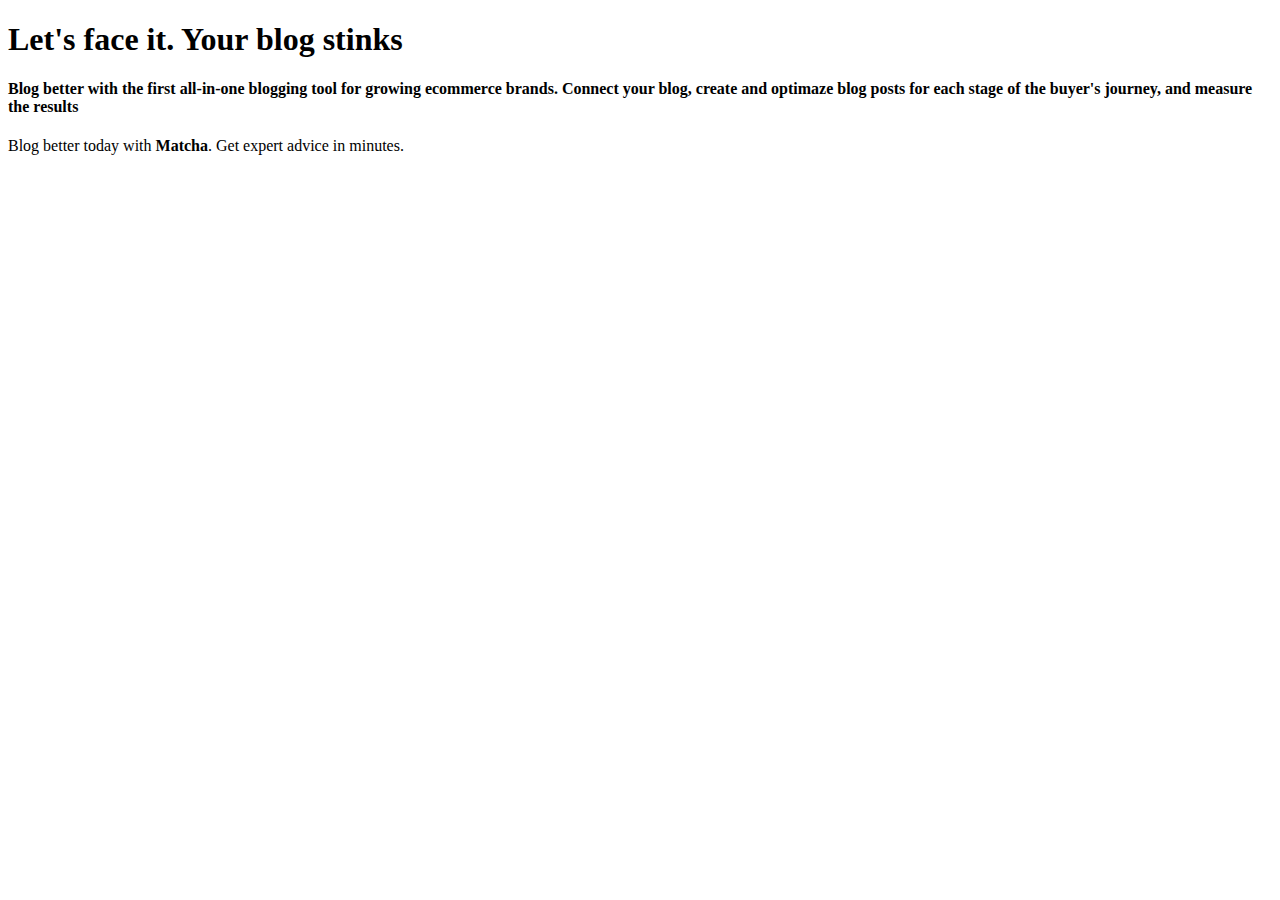
==== index.html @ eea7d8ef "Agregando etiquetas h4, p y strong" ====
<!DOCTYPE html>
<html>
    <head>
        <!--Aquí va información importante pero no visible dentro del navegador-->
        <title>Matcha</title>
    </head>
    <body>
        <!--Esto es lo que se verá en el navegador Web-->
        <h1>Let's face it. Your blog stinks</h1>

        <h4>Blog better with the first all-in-one blogging tool for
            growing ecommerce brands. Connect your blog,
            create and optimaze blog posts for each stage of
            the buyer's journey, and measure the results</h4>
            
            <p>Blog better today with <strong>Matcha</strong>.
            Get expert advice in minutes.</p>
    </body>
</html>
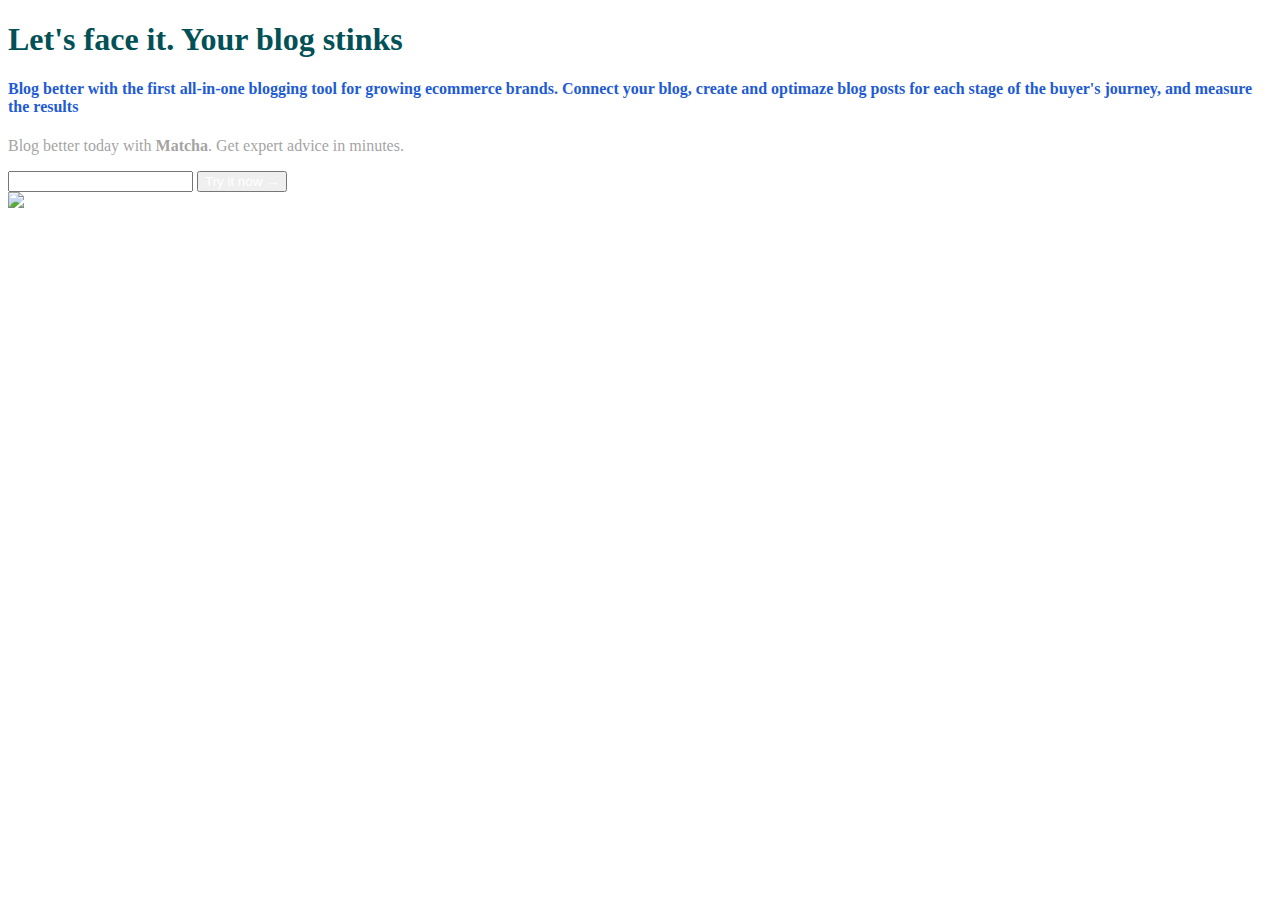
==== commit e5d9bfbc: "Cambiando color h4, p y button" ====
--- a/index.html
+++ b/index.html
@@ -1,6 +1,7 @@
 <!DOCTYPE html>
 <html>
     <head>
+        <link rel="stylesheet" href="styles.css">
         <!--Aquí va información importante pero no visible dentro del navegador-->
         <title>Matcha</title>
     </head>
@@ -15,6 +16,13 @@
             
             <p>Blog better today with <strong>Matcha</strong>.
             Get expert advice in minutes.</p>
+    <form>
+        <input type="email" />
+        <button type="Submit">
+            Try it now &rarr;
+        </button>
+    </form>
+    <img src="https://getmatcha.com/wp-content/themes/getmatcha/img/capterra.png" />
     </body>
 </html>
 
--- a/styles.css
+++ b/styles.css
@@ -0,0 +1,12 @@
+h1 {
+    color: #025157;
+}
+h4 {
+    color: #1e5bd4;
+}
+p {
+    color: #8b8b8bcc;
+}
+button {
+    color: #fff;
+}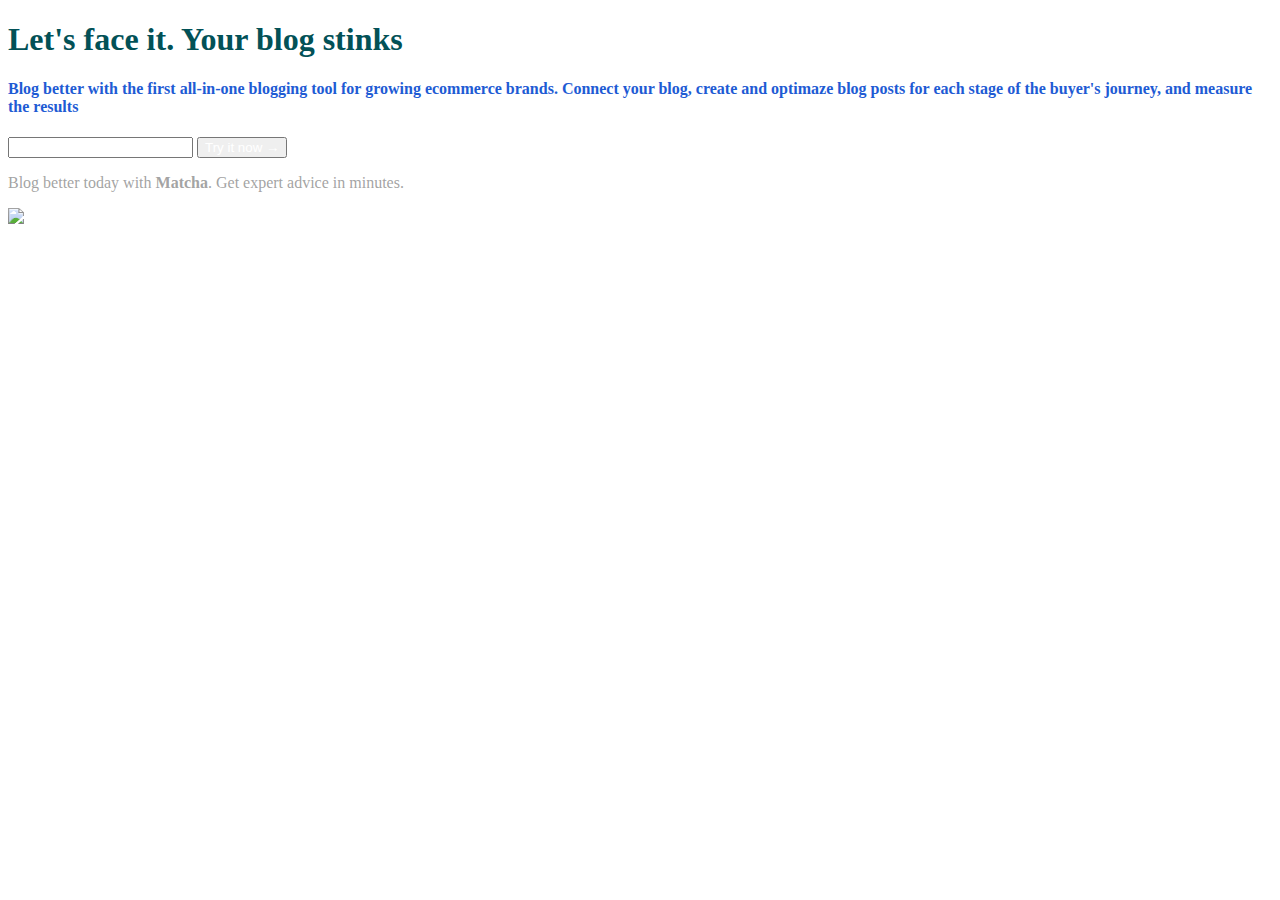
==== commit 87cffd6b: "colocando p debajo de button" ====
--- a/index.html
+++ b/index.html
@@ -13,15 +13,15 @@
             growing ecommerce brands. Connect your blog,
             create and optimaze blog posts for each stage of
             the buyer's journey, and measure the results</h4>
-            
-            <p>Blog better today with <strong>Matcha</strong>.
-            Get expert advice in minutes.</p>
     <form>
         <input type="email" />
         <button type="Submit">
             Try it now &rarr;
         </button>
     </form>
+    
+    <p>Blog better today with <strong>Matcha</strong>.
+        Get expert advice in minutes.</p>
     <img src="https://getmatcha.com/wp-content/themes/getmatcha/img/capterra.png" />
     </body>
 </html>
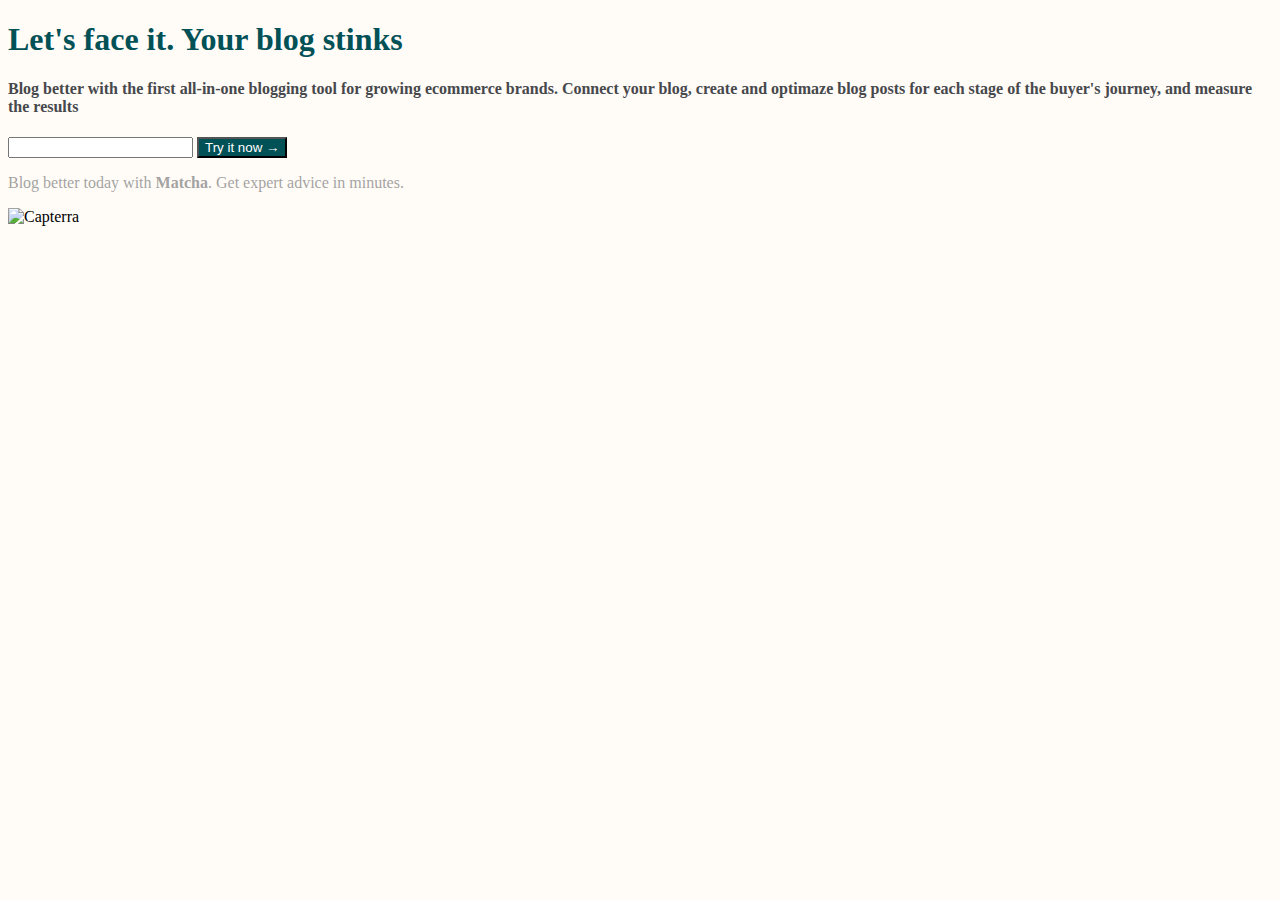
==== commit f781752c: "Arreglando cierre de img src" ====
--- a/index.html
+++ b/index.html
@@ -22,7 +22,7 @@
     
     <p>Blog better today with <strong>Matcha</strong>.
         Get expert advice in minutes.</p>
-    <img src="https://getmatcha.com/wp-content/themes/getmatcha/img/capterra.png" />
+    <img src="https://getmatcha.com/wp-content/themes/getmatcha/img/capterra.png" alt ="Capterra">
     </body>
 </html>
 
--- a/styles.css
+++ b/styles.css
@@ -2,11 +2,15 @@
     color: #025157;
 }
 h4 {
-    color: #1e5bd4;
+    color: #46484c;
 }
 p {
     color: #8b8b8bcc;
 }
 button {
     color: #fff;
-}+    background-color: #025157;
+}
+body {
+    background-color: #fffbf7;
+}
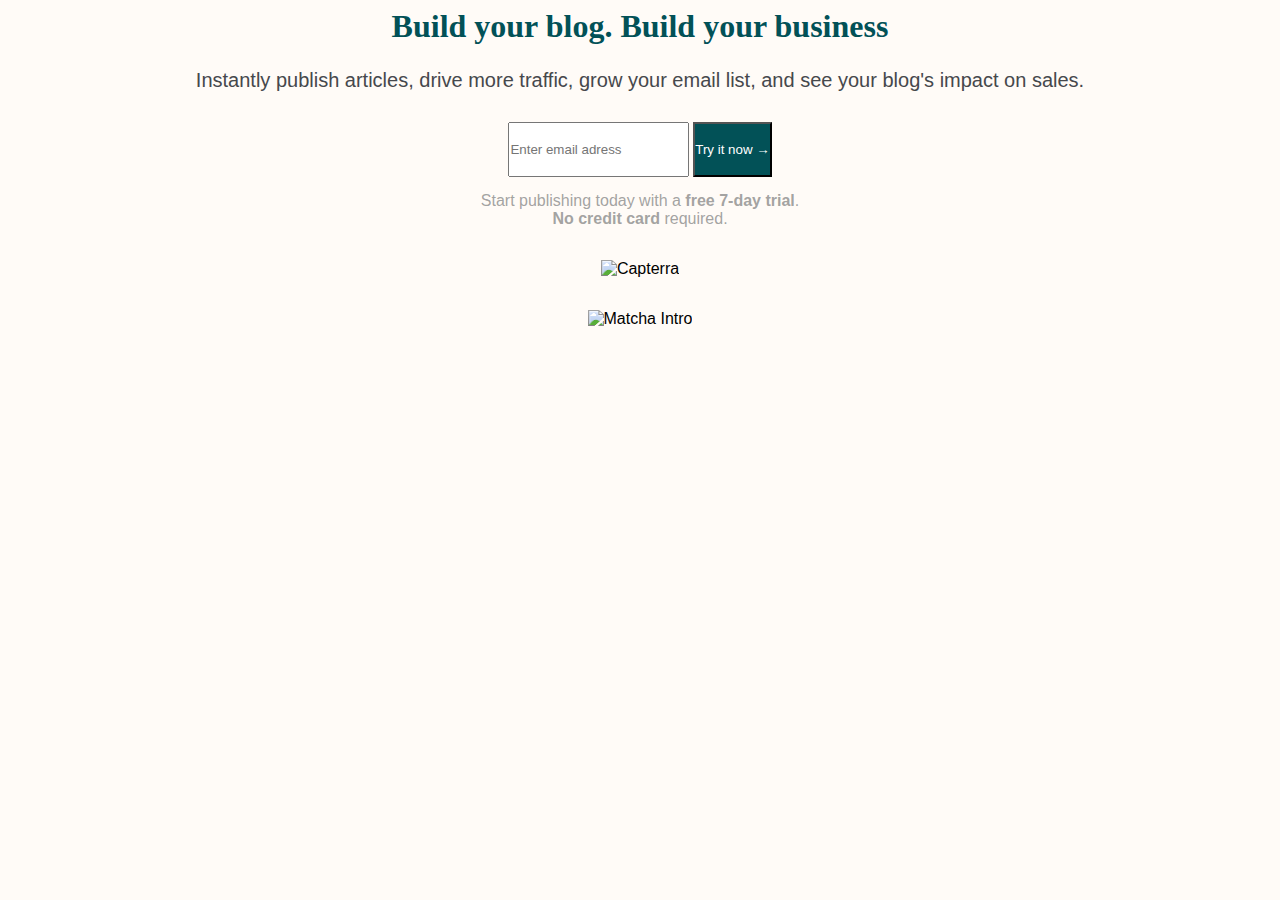
==== commit 0345998f: "Optimización 1.1" ====
--- a/index.html
+++ b/index.html
@@ -1,28 +1,33 @@
 <!DOCTYPE html>
 <html>
     <head>
-        <link rel="stylesheet" href="styles.css">
+        <link type="text/css" rel="stylesheet" href="styles.css">
         <!--Aquí va información importante pero no visible dentro del navegador-->
         <title>Matcha</title>
     </head>
     <body>
         <!--Esto es lo que se verá en el navegador Web-->
-        <h1>Let's face it. Your blog stinks</h1>
+    <main>
+        <h1>Build your blog. Build your business</h1>
 
-        <h4>Blog better with the first all-in-one blogging tool for
-            growing ecommerce brands. Connect your blog,
-            create and optimaze blog posts for each stage of
-            the buyer's journey, and measure the results</h4>
-    <form>
-        <input type="email" />
+        <h4>Instantly publish articles, drive more traffic, grow your email list, and see your blog's impact on sales.</h4>
+    <form class="signup-form">
+        <input type="email" placeholder="Enter email adress">
         <button type="Submit">
             Try it now &rarr;
         </button>
     </form>
     
-    <p>Blog better today with <strong>Matcha</strong>.
-        Get expert advice in minutes.</p>
-    <img src="https://getmatcha.com/wp-content/themes/getmatcha/img/capterra.png" alt ="Capterra">
+    <p>Start publishing today with a <strong>free 7-day trial</strong>.
+        <br>
+        <strong>No credit card</strong> required.</p>
+    <figure class="banner">
+        <img src="https://getmatcha.com/wp-content/themes/getmatcha/img/capterra.png" alt ="Capterra">
+    </figure>
+    <figure class="Intro">
+        <img src= "https://getmatcha.com/wp-content/uploads/2019/09/intro_group_image.png" width="942" height="497" alt="Matcha Intro">
+    </figure>
+    </main>
     </body>
 </html>
 
--- a/styles.css
+++ b/styles.css
@@ -1,16 +1,46 @@
 h1 {
     color: #025157;
+    text-align: center;
+    font-family: serif;
+    margin-bottom: 24px;
 }
 h4 {
     color: #46484c;
+    text-align: center;
+    font-weight: 400;
+    font-size: 20px;
+    margin-bottom: 30px;
 }
 p {
     color: #8b8b8bcc;
+    text-align: center;
+    margin-top: 15px;
+}
+form.signup-form{
+    font-size: 14px;
+    display: block;
+}
+input {
+    height: 55px;
 }
 button {
     color: #fff;
     background-color: #025157;
+    text-align: center;
+    height: 55px;
+}
+figure {
+    margin-top: 32px;
 }
 body {
+    margin: 8px;
     background-color: #fffbf7;
+    text-align: center;
+    display: block;
+    font-family: sans-serif;
 }
+*{
+    box-sizing: border-box;
+    margin: 0;
+    padding: 0;
+}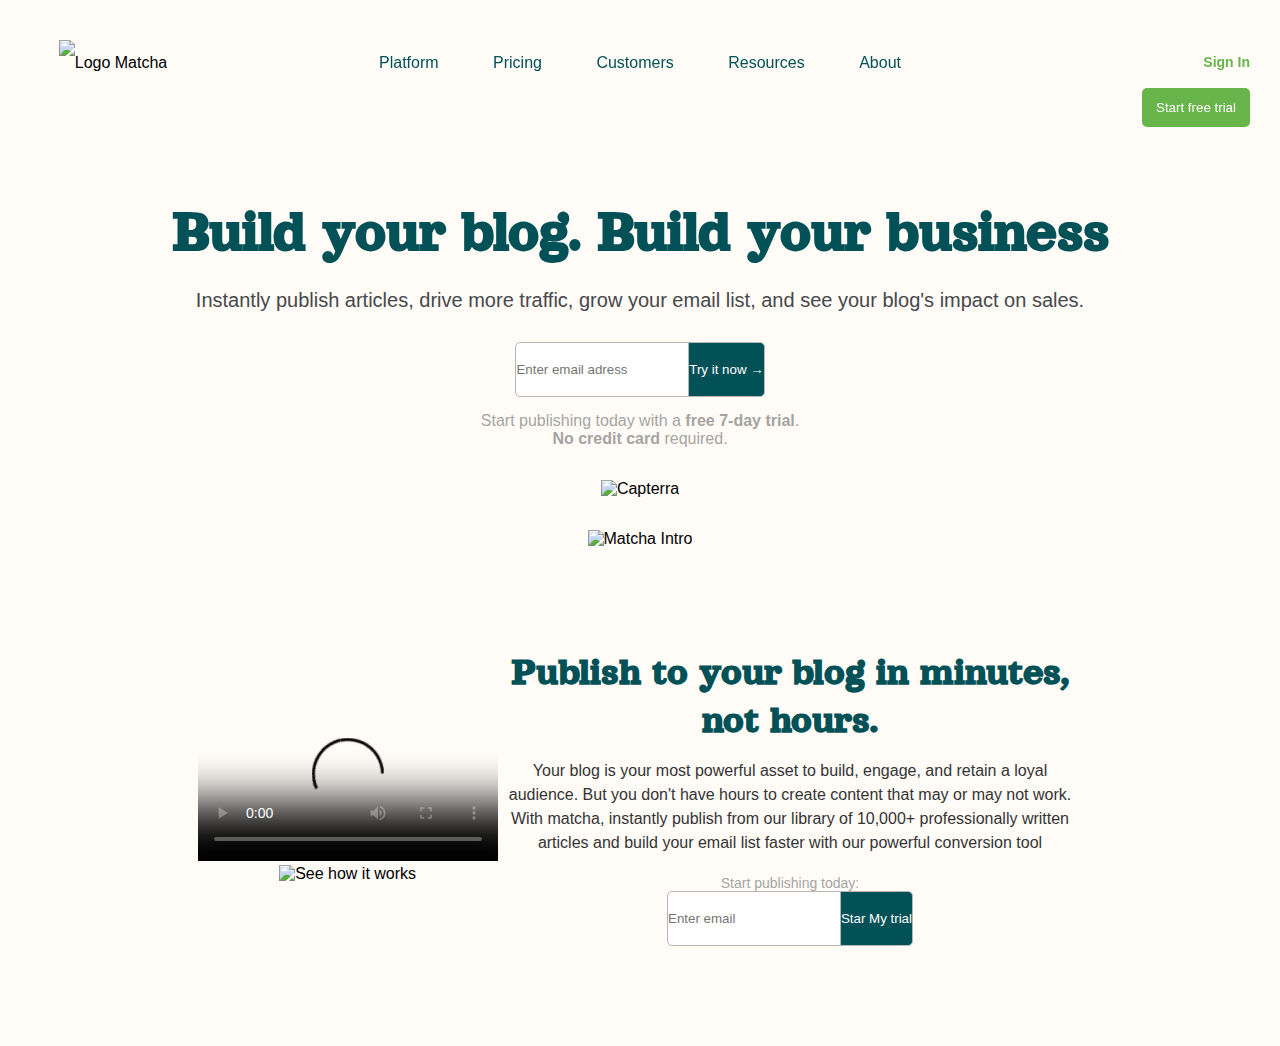
==== commit 5a63351f: "Work S3 v1.0" ====
--- a/index.html
+++ b/index.html
@@ -1,24 +1,50 @@
 <!DOCTYPE html>
 <html>
     <head>
+        <!--Aquí va información importante pero no visible dentro del navegador-->
         <link type="text/css" rel="stylesheet" href="styles.css">
-        <!--Aquí va información importante pero no visible dentro del navegador-->
+        <link rel="preconnect" href="https://fonts.gstatic.com">
+        <link href="https://fonts.googleapis.com/css2?family=Orelega+One&display=swap" rel="stylesheet">
         <title>Matcha</title>
     </head>
     <body>
         <!--Esto es lo que se verá en el navegador Web-->
+        <section class="fixed-header">
+        <header class="header">
+            <!--Contenido header-->
+            <!--Logo con link a la página principal-->
+            <a class="logo">
+                <img src="https://getmatcha.com/wp-content/themes/getmatcha/img/footer_logo.svg" alt="Logo Matcha">
+            </a>
+            <!--Menú de navegación-->
+            <nav class="navbar">
+                <ul>
+                    <li class="menu-item">Platform</li>
+                    <li class="menu-item">Pricing</li>
+                    <li class="menu-item">Customers</li>
+                    <li class="menu-item">Resources</li>
+                    <li class="menu-item">About</li>
+                </ul>
+            </nav>
+            <!--Contenedor de acciones de usuario-->
+            <div class="actions">
+                <a class="signnav">Sign In</a>
+                <button class="navbutton">Start free trial</button>
+            </div>
+        </header>
+        </section>
     <main>
         <h1>Build your blog. Build your business</h1>
 
         <h4>Instantly publish articles, drive more traffic, grow your email list, and see your blog's impact on sales.</h4>
     <form class="signup-form">
         <input type="email" placeholder="Enter email adress">
-        <button type="Submit">
+        <button class="try" type="Submit">
             Try it now &rarr;
         </button>
     </form>
     
-    <p>Start publishing today with a <strong>free 7-day trial</strong>.
+    <p class="faded">Start publishing today with a <strong>free 7-day trial</strong>.
         <br>
         <strong>No credit card</strong> required.</p>
     <figure class="banner">
@@ -28,6 +54,48 @@
         <img src= "https://getmatcha.com/wp-content/uploads/2019/09/intro_group_image.png" width="942" height="497" alt="Matcha Intro">
     </figure>
     </main>
+    <!--Contenedor de Video-->
+    <section class="promo">
+        <article class="Explanatory-video">
+        <video 
+        controls 
+        poster="https://cdn.videvo.net/videvo_files/video/premium/video0036/thumbnails/computer_code00_small.jpg">
+            <source
+            type="video/webm"
+            src="https://cdn.videvo.net/videvo_files/video/premium/video0036/small_watermarked/computer_code00_preview.webm"
+            />
+            <source
+            type="video/mp4"
+            src="https://cdn.videvo.net/videvo_files/video/premium/video0036/small_watermarked/computer_code00_preview.mp4"
+            />
+            Error al cargar video
+        </video>
+        <img 
+        src="https://getmatcha.com/wp-content/themes/getmatcha/img/see_how_it_works.png" 
+        width="150px" 
+        height="48px" 
+        alt="See how it works">
+        </article>
+        <article class="publish">
+            <h3>Publish to your blog in minutes, not hours.</h3>
+            <p>
+                Your blog is your most powerful asset to build, engage, and retain a loyal 
+                audience. But you don't have hours to create content that may or may not 
+                work. With matcha, instantly publish from our library of 10,000+ 
+                professionally written articles and build your email list faster with our 
+                powerful conversion tool
+            </p>
+            <form class="signup-form">
+                <p class="faded">Start publishing today:</p>
+                <div>
+                <input type="email" placeholder="Enter email">
+                <button class="try" type="Submit">
+                    Star My trial
+                </button>
+            </form>
+            </div>
+        </article>
+    </section>
     </body>
 </html>
 
--- a/styles.css
+++ b/styles.css
@@ -1,8 +1,81 @@
+.header {
+    margin: 40px 20px 0px 20px;
+    font-size: 0;
+    height: 45px;
+    font-family: sans-serif;
+}
+.header > * {
+    display: inline-block;
+    font-size: 16px;
+    vertical-align: middle;
+    height: 100%;
+    line-height: 45px;
+}
+.fixed-header {
+    position: fixed;
+    top: 0;
+    left: 0;
+    right: 0;
+    background-color: #fffbf7;
+}
+li {
+    display: inline;
+}
+.logo {
+    width: 15%;
+    height: 100%;
+}
+.navbar {
+    width: 70%;
+    text-align: center;
+    color:#025157;
+    font-weight: 500;
+}
+.menu-item {
+    display: inline;
+    margin-right: 25px;
+    margin-left: 25px;
+}
+.actions {
+    width: 15%;
+    text-align: right;
+    font-size: 14px;
+    font-weight: 600;
+}    
+.actions > * {
+    margin-right: 10px;
+    margin-left: 10px;
+}
+.signnav {
+    color: #67b54b;
+}
+.navbutton {
+    color: #fff;
+    background-color: #67b54b;
+    text-align: center;
+    border: 0;
+    border-radius: 5px;
+    padding-left: 14px;
+    padding-right: 14px;
+    padding-top: 12px;
+    padding-bottom: 12px;
+}
+main {
+    margin-top: 200px;
+    text-align: center;
+}
 h1 {
     color: #025157;
     text-align: center;
-    font-family: serif;
+    font-family: "Orelega One", sans-serif;
     margin-bottom: 24px;
+    font-size: 60px;
+}
+.publish h3 {
+    font-family: "Orelega One", sans-serif;
+    font-size: 40px;
+    line-height: 48px;
+    color: #025157;
 }
 h4 {
     color: #46484c;
@@ -11,23 +84,55 @@
     font-size: 20px;
     margin-bottom: 30px;
 }
+p.faded {
+    color: #8b8b8bcc
+}
+.publish > p {
+    color: #343434;
+    font-size: 16px;
+    line-height: 1.5;
+    margin-bottom: 20px;
+}
 p {
     color: #8b8b8bcc;
     text-align: center;
     margin-top: 15px;
 }
-form.signup-form{
+.publish > form {
+    display: flex;
+}
+form.signup-form {
     font-size: 14px;
     display: block;
 }
 input {
     height: 55px;
+    border-radius: 5px;
+    border: 1px solid #b6b6b6;
 }
-button {
+button.try {
     color: #fff;
     background-color: #025157;
     text-align: center;
     height: 55px;
+    margin-left: -10px;
+    border: 1px solid #b6b6b6;
+    border-top-right-radius: 5px;
+    border-bottom-right-radius: 5px;
+}
+.explanatory-video {
+    display: flex;
+    flex-direction: column;
+    align-items: center;
+}
+.explanatory-video img {
+    margin-top: 10px;
+}
+.promo {
+    display: flex;
+    width: 70%;
+    margin: 100px auto;
+    align-items: center;
 }
 figure {
     margin-top: 32px;
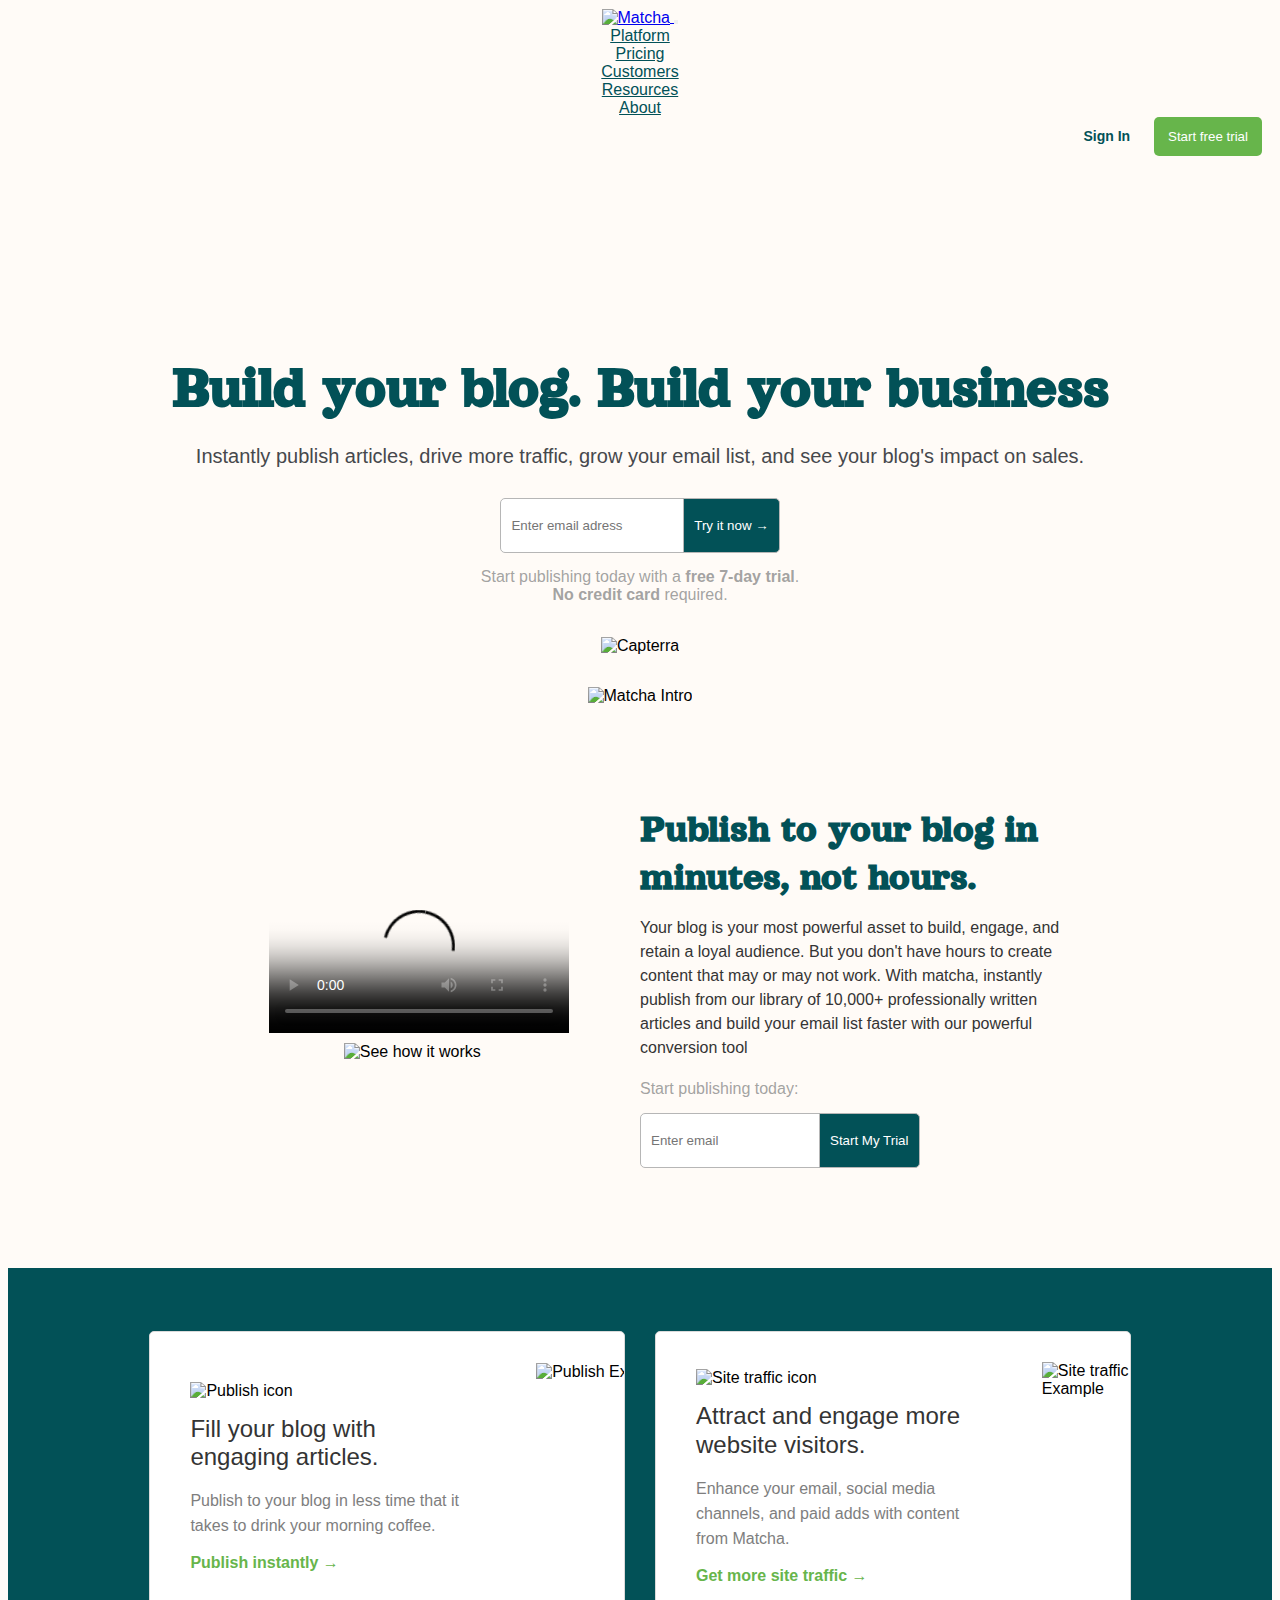
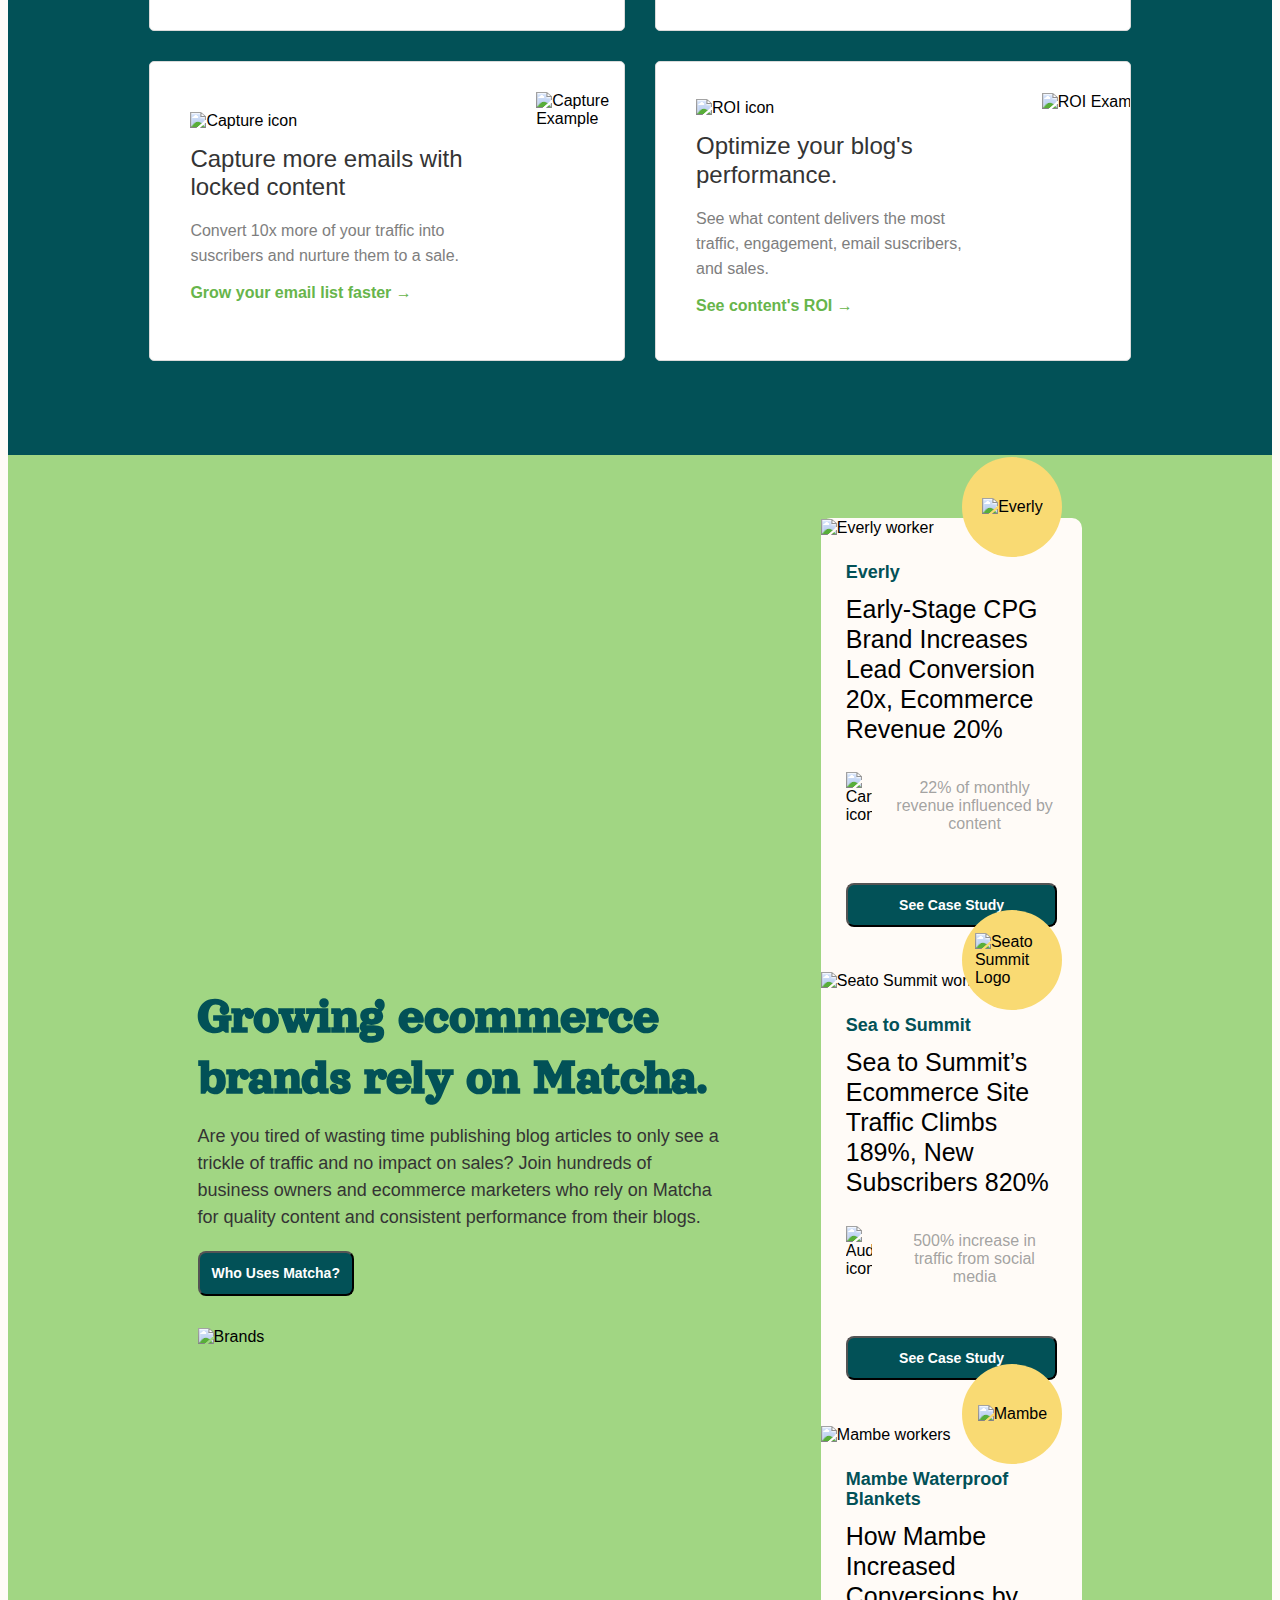
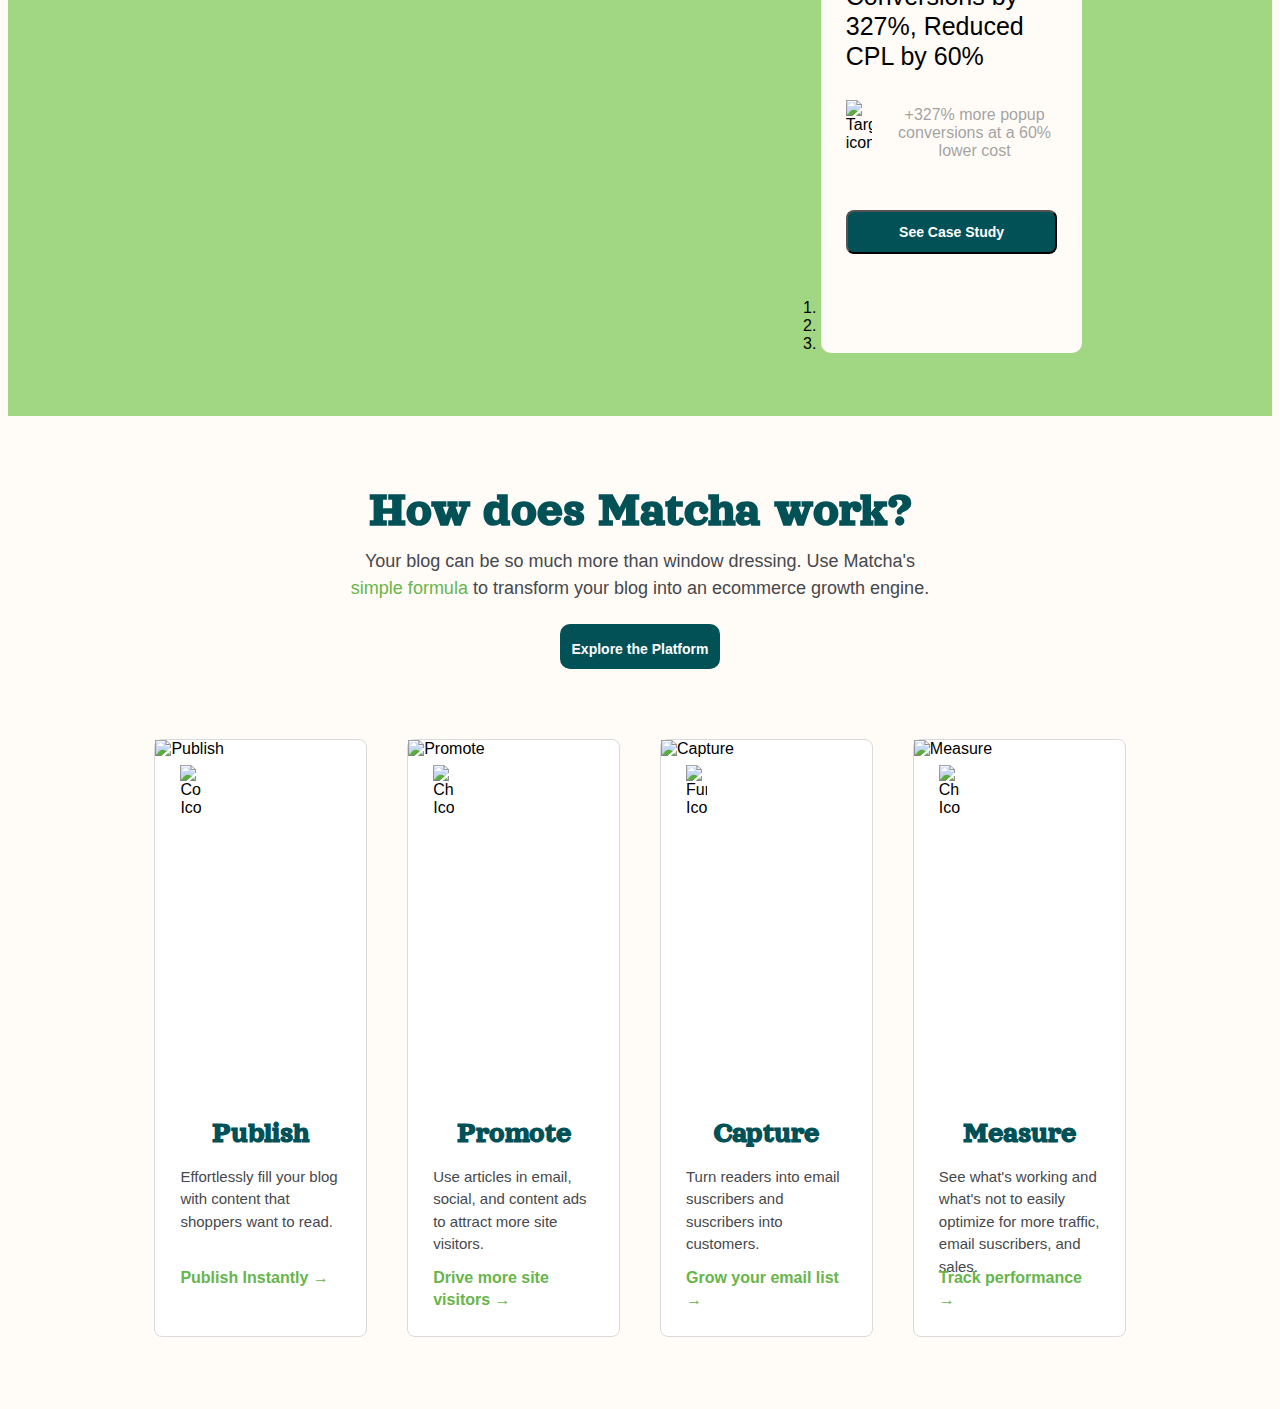
==== commit 4ee5e279: "Postwork S6" ====
--- a/index.html
+++ b/index.html
@@ -1,38 +1,82 @@
 <!DOCTYPE html>
 <html>
     <head>
+        <meta
+        name="viewport"
+        content="width=device-width,initial-scale=1.0,user-scalable=no"
+        />
         <!--Aquí va información importante pero no visible dentro del navegador-->
+        <link href="https://cdn.jsdelivr.net/npm/bootstrap@5.0.1/dist/css/bootstrap.min.css" rel="stylesheet" integrity="sha384-+0n0xVW2eSR5OomGNYDnhzAbDsOXxcvSN1TPprVMTNDbiYZCxYbOOl7+AMvyTG2x" crossorigin="anonymous">
         <link type="text/css" rel="stylesheet" href="styles.css">
         <link rel="preconnect" href="https://fonts.gstatic.com">
         <link href="https://fonts.googleapis.com/css2?family=Orelega+One&display=swap" rel="stylesheet">
         <title>Matcha</title>
     </head>
     <body>
-        <!--Esto es lo que se verá en el navegador Web-->
-        <section class="fixed-header">
+        <!--Navbar comentada, reemplazada por Framework bootstrap-->
+        <!--<section class="fixed-header">
         <header class="header">
-            <!--Contenido header-->
-            <!--Logo con link a la página principal-->
-            <a class="logo">
+            <a href="/" class="logo">
                 <img src="https://getmatcha.com/wp-content/themes/getmatcha/img/footer_logo.svg" alt="Logo Matcha">
             </a>
-            <!--Menú de navegación-->
             <nav class="navbar">
                 <ul>
-                    <li class="menu-item">Platform</li>
-                    <li class="menu-item">Pricing</li>
-                    <li class="menu-item">Customers</li>
-                    <li class="menu-item">Resources</li>
-                    <li class="menu-item">About</li>
+                    <a href="#" class="menu-item">Platform</a>
+                    <a href="#" class="menu-item">Pricing</a>
+                    <a href="#" class="menu-item">Customers</a>
+                    <a href="#" class="menu-item">Resources</a>
+                    <a href="#" class="menu-item">About</a>
                 </ul>
             </nav>
-            <!--Contenedor de acciones de usuario-->
             <div class="actions">
                 <a class="signnav">Sign In</a>
                 <button class="navbutton">Start free trial</button>
             </div>
         </header>
-        </section>
+        </section> -->
+        <nav class="navbar fixed-top navbar-expand-lg navbar-light">
+            <a class="navbar-brand" href="#">
+              <img
+                src="https://getmatcha.com/wp-content/themes/getmatcha/img/footer_logo.svg"
+                alt="Matcha"
+              />
+            </a>
+            <button
+              class="navbar-toggler"
+              type="button"
+              data-toggle="collapse"
+              data-target="#navbarSupportedContent"
+              aria-controls="navbarSupportedContent"
+              aria-expanded="false"
+              aria-label="Toggle navigation"
+            >
+              <span class="navbar-toggler-icon"></span>
+            </button>
+        
+            <div class="collapse navbar-collapse" id="navbarSupportedContent">
+              <ul class="navbar-nav mx-auto">
+                <li class="nav-item active">
+                  <a class="nav-link" href="#">Platform</a>
+                </li>
+                <li class="nav-item">
+                  <a class="nav-link" href="pricing.html">Pricing</a>
+                </li>
+                <li class="nav-item">
+                  <a class="nav-link" href="#">Customers</a>
+                </li>
+                <li class="nav-item">
+                  <a class="nav-link" href="#">Resources</a>
+                </li>
+                <li class="nav-item">
+                  <a class="nav-link" href="#">About</a>
+                </li>
+              </ul>
+              <form class="form-inline my-2 my-lg-0 actions justify-content-end">
+                <a>Sign In</a>
+                <button class="navbutton">Start free trial</button>
+              </form>
+            </div>
+          </nav>
     <main>
         <h1>Build your blog. Build your business</h1>
 
@@ -47,16 +91,19 @@
     <p class="faded">Start publishing today with a <strong>free 7-day trial</strong>.
         <br>
         <strong>No credit card</strong> required.</p>
+    <!--Contenido previo al banner-->
     <figure class="banner">
         <img src="https://getmatcha.com/wp-content/themes/getmatcha/img/capterra.png" alt ="Capterra">
     </figure>
-    <figure class="Intro">
-        <img src= "https://getmatcha.com/wp-content/uploads/2019/09/intro_group_image.png" width="942" height="497" alt="Matcha Intro">
+    <!--Contenido posterior al banner-->
+    <figure class="intro">
+        <img src= "https://getmatcha.com/wp-content/uploads/2019/09/intro_group_image.png" 
+        alt="Matcha Intro">
     </figure>
     </main>
     <!--Contenedor de Video-->
     <section class="promo">
-        <article class="Explanatory-video">
+        <article class="explanatory-video">
         <video 
         controls 
         poster="https://cdn.videvo.net/videvo_files/video/premium/video0036/thumbnails/computer_code00_small.jpg">
@@ -68,7 +115,7 @@
             type="video/mp4"
             src="https://cdn.videvo.net/videvo_files/video/premium/video0036/small_watermarked/computer_code00_preview.mp4"
             />
-            Error al cargar video
+            Your browser does not support the video tag
         </video>
         <img 
         src="https://getmatcha.com/wp-content/themes/getmatcha/img/see_how_it_works.png" 
@@ -86,17 +133,359 @@
                 powerful conversion tool
             </p>
             <form class="signup-form">
-                <p class="faded">Start publishing today:</p>
+                <p>Start publishing today:</p>
                 <div>
                 <input type="email" placeholder="Enter email">
                 <button class="try" type="Submit">
-                    Star My trial
+                    Start My Trial
                 </button>
             </form>
             </div>
         </article>
     </section>
+    <!--Contenido de publicidad viene antes de ésta sección-->
+    <section class="features">
+        <article class="feature-card">
+            <div class="feature-content">
+                <figure>
+                    <img src="https://getmatcha.com/wp-content/themes/getmatcha/img/icon_publish.png"
+                    width="50px"
+                    height="50px" 
+                    alt="Publish icon">
+                </figure>
+                <h3>Fill your blog with engaging articles.</h3>
+                <p>Publish to your blog in less time that it takes to drink your morning coffee.</p>
+                <a href="#">Publish instantly &rarr;</a>
+            </div>
+            <div class="feature-image">
+                <figure>
+                    <img src="https://getmatcha.com/wp-content/themes/getmatcha/img/image_publish.png" 
+                    width="363px"
+                    height="238px"
+                    alt="Publish Example">
+                </figure>
+            </div>
+        </article>
+        <article class="feature-card">
+            <div class="feature-content">
+                <figure>
+                    <img src="https://getmatcha.com/wp-content/themes/getmatcha/img/icon_site_traffic.png" 
+                    width="50px" 
+                    height="50px" 
+                    alt="Site traffic icon">
+                </figure>
+                <h3>Attract and engage more website visitors.</h3>
+                <p>
+                    Enhance your email, social media channels, and paid adds with content from Matcha.
+                </p>
+                <a href="#">Get more site traffic &rarr;</a>
+            </div>
+            <div class="feature-image">
+                <figure>
+                    <img src="https://getmatcha.com/wp-content/themes/getmatcha/img/image_site_traffic.png" 
+                    width="198px" 
+                    height="238px" 
+                    alt="Site traffic Example">
+                </figure>
+            </div>
+        </article>
+        <article class="feature-card">
+            <div class="feature-content">
+                <figure>
+                    <img src="https://getmatcha.com/wp-content/themes/getmatcha/img/icon_capture.png" 
+                    width="50px" 
+                    height="50px" 
+                    alt="Capture icon">
+                </figure>
+                <h3>Capture more emails with locked content</h3>
+                <p>
+                    Convert 10x more of your traffic into suscribers and nurture them to a sale.
+                </p>
+                <a href="#">Grow your email list faster &rarr;</a>
+            </div>
+            <div class="feature-image">
+                <figure>
+                    <img src="https://getmatcha.com/wp-content/themes/getmatcha/img/image_capture.png" width="197px" height="238px" alt="Capture Example">
+                </figure>
+            </div>
+        </article>
+        <article class="feature-card">
+            <div class="feature-content">
+                <figure>
+                    <img src="https://getmatcha.com/wp-content/themes/getmatcha/img/icon_roi.png" 
+                    width="50px" 
+                    height="50px" 
+                    alt="ROI icon">
+                </figure>
+                <h3>Optimize your blog's performance.</h3>
+                <p>
+                    See what content delivers the most traffic, engagement, email suscribers, and sales.
+                </p>
+                <a href="">See content's ROI &rarr;</a>
+            </div>
+            <div class="feature-image">
+                <figure>
+                    <img src="https://getmatcha.com/wp-content/themes/getmatcha/img/image_roi.png" 
+                    width="309px" 
+                    height="238px" 
+                    alt="ROI Example">
+                </figure>
+            </div>
+        </article>
+    </section>
+    <!--Contenido de casos de exitos viene después-->
+    <section class="success-stories">
+        <article class="overview">
+            <h2>Growing ecommerce brands rely on Matcha.</h2>
+            <p>
+                Are you tired of wasting time publishing blog articles to only see a trickle of traffic
+                and no impact on sales? Join hundreds of business owners and ecommerce marketers who rely
+                on Matcha for quality content and consistent performance from their blogs.
+            </p>
+            <button>
+                Who Uses Matcha?
+            </button>
+            <figure class="brands">
+                <img 
+                src="https://getmatcha.com/wp-content/uploads/2019/09/brands_group.png" 
+                width="500px" 
+                height="141px" 
+                alt="Brands">
+            </figure>
+        </article>
+        <article class="stories-carousel">
+            <!--
+            <div class="card-media">
+            <figure>
+                <img 
+                src="https://getmatcha.com/wp-content/uploads/2019/05/profile-headshot-square.png" 
+                alt="Everly Worker">   
+            </figure>
+            <div class="company">
+                <img 
+                src="https://getmatcha.com/wp-content/uploads/2019/05/everly_logo_blue_v3_x60@2x.png" 
+                width="75" 
+                height="28"
+                alt="Everly">
+            </div>
+            </div>
+            <div class="card-body">
+                <h4>Everly</h4>
+                <h3>
+                    Early stage CPG Brand
+                    increases Lead conversion
+                    20x, Ecommerce Revenue
+                    20%
+                </h3>
+                <div class="results">
+                    <img src="https://getmatcha.com/wp-content/themes/getmatcha/img/icon_cart.png" 
+                    width="26" 
+                    height="24" 
+                    alt="Cart icon">
+                    <p class="faded-left">22% of monthly revenue influenced by content</p>
+                </div>
+            </div>
+            <div class="card-footer">
+                <button>See Case Study</button>
+            </div> -->
+            <div
+            id="carouselExampleFade"
+            class="carousel slide carousel-fade"
+            data-ride="carousel">
+
+            <div class="carousel-inner">
+                <div class="carousel-item active">
+                  <div class="card">
+                    <div class="card-media">
+                      <figure>
+                        <img
+                          src="https://getmatcha.com/wp-content/uploads/2019/05/profile-headshot-square.png"
+                          alt="Everly worker"
+                        />
+                      </figure>
+                      <div class="company">
+                        <img
+                          src="https://getmatcha.com/wp-content/uploads/2019/05/everly_logo_blue_v3_x60@2x.png"
+                          alt="Everly"
+                        />
+                      </div>
+                    </div>
+                    <div class="card-body">
+                      <h4>Everly</h4>
+                      <h3>
+                        Early-Stage CPG Brand Increases Lead Conversion 20x, Ecommerce Revenue
+                        20%
+                      </h3>
+                      <div class="results">
+                        <img
+                          src="https://getmatcha.com/wp-content/themes/getmatcha/img/icon_cart.png"
+                          alt="Cart icon"
+                        />
+                        <p>22% of monthly revenue influenced by content</p>
+                      </div>
+                    </div>
+                    <div class="card-footer">
+                      <button>See Case Study</button>
+                    </div>
+                  </div>
+                </div>
+                <div class="carousel-item">
+                  <div class="card">
+                    <div class="card-media">
+                      <figure>
+                        <img
+                          src="https://getmatcha.com/wp-content/uploads/2019/08/0.jpg"
+                          alt="Seato Summit worker"
+                        />
+                      </figure>
+                      <div class="company">
+                        <img
+                          src="https://getmatcha.com/wp-content/uploads/2019/08/SeatoSummitLogo.png"
+                          alt="Seato Summit Logo"
+                        />
+                      </div>
+                    </div>
+                    <div class="card-body">
+                      <h4>Sea to Summit</h4>
+                      <h3>
+                        Sea to Summit’s Ecommerce Site Traffic Climbs 189%, New Subscribers
+                        820%
+                      </h3>
+                      <div class="results">
+                        <img
+                          src="https://getmatcha.com/wp-content/themes/getmatcha/img/icon_audiences.png"
+                          alt="Audience icon"
+                        />
+                        <p>500% increase in traffic from social media</p>
+                      </div>
+                    </div>
+                    <div class="card-footer">
+                      <button>See Case Study</button>
+                    </div>
+                  </div>
+                </div>
+                <div class="carousel-item">
+                  <div class="card">
+                    <div class="card-media">
+                      <figure>
+                        <img
+                          src="https://getmatcha.com/wp-content/uploads/2019/06/matt-and-margaret_headshot.png"
+                          alt="Mambe workers"
+                        />
+                      </figure>
+                      <div class="company">
+                        <img
+                          src="https://getmatcha.com/wp-content/uploads/2019/06/mambe-logo-1.png"
+                          alt="Mambe"
+                        />
+                      </div>
+                    </div>
+                    <div class="card-body">
+                      <h4>Mambe Waterproof Blankets</h4>
+                      <h3>
+                        How Mambe Increased Conversions by 327%, Reduced CPL by 60%
+                      </h3>
+                      <div class="results">
+                        <img
+                          src="https://getmatcha.com/wp-content/themes/getmatcha/img/icon_target.png"
+                          alt="Target icon"
+                        />
+                        <p>+327% more popup conversions at a 60% lower cost</p>
+                      </div>
+                    </div>
+                    <div class="card-footer">
+                      <button>See Case Study</button>
+                    </div>
+                  </div>
+                </div>
+              </div>
+              <ol class="carousel-indicators">
+                <li
+                  data-target="#carouselExampleFade"
+                  data-slide-to="0"
+                  class="active"
+                ></li>
+                <li data-target="#carouselExampleFade" data-slide-to="1"></li>
+                <li data-target="#carouselExampleFade" data-slide-to="2"></li>
+              </ol>
+          </div>
+        </article>
+    </section>
+    <section class="how-does-it-work">
+        <h2 class="title">How does Matcha work?</h2>
+        <p class="description">
+            Your blog can be so much more than window dressing. Use Matcha's <a href="#">simple formula</a> to transform your blog into an ecommerce growth engine.
+        </p>
+        <button>Explore the Platform</button>
+        <div class="steps">
+            <article class="card-step">
+                <div class="card-step-image">
+                    <img src="https://getmatcha.com/wp-content/themes/getmatcha/img/ill-publish.png" alt="Publish" class="card-step-bg">
+                    <img src="https://getmatcha.com/wp-content/themes/getmatcha/img/icon_content.png" alt="Content Icon" class="card-step-icon">
+                </div>
+                <div class="card-step-body">
+                    <h3>Publish</h3>
+                    <p>
+                        Effortlessly fill your blog with content that shoppers want to read.
+                    </p>
+                    <a href="#">Publish Instantly &rarr;</a>
+                </div>
+            </article>
+            <article class="card-step">
+                <div class="card-step-image">
+                    <img src="https://getmatcha.com/wp-content/themes/getmatcha/img/ill-promote.png" alt="Promote" class="card-step-bg">
+                    <img src="https://getmatcha.com/wp-content/themes/getmatcha/img/icon_channels.png" alt="Channels Icon" class="card-step-icon">
+                </div>
+                <div class="card-step-body">
+                    <h3>Promote</h3>
+                    <p>
+                        Use articles in email, social, and content ads to attract more site visitors.
+                    </p>
+                    <a href="#">Drive more site visitors &rarr;</a>
+                </div>
+            </article>
+            <article class="card-step">
+                <div class="card-step-image">
+                    <img src="https://getmatcha.com/wp-content/themes/getmatcha/img/ill-capture.png" alt="Capture" class="card-step-bg">
+                    <img src="https://getmatcha.com/wp-content/themes/getmatcha/img/icon_funnel.png" alt="Funnel Icon" class="card-step-icon">
+                </div>
+                <div class="card-step-body">
+                    <h3>Capture</h3>
+                    <p>
+                        Turn readers into email suscribers and suscribers into customers.
+                    </p>
+                    <a href="#">Grow your email list &rarr;</a>
+                </div>
+            </article>
+            <article class="card-step">
+                <div class="card-step-image">
+                    <img src="https://getmatcha.com/wp-content/themes/getmatcha/img/ill-measure.png" alt="Measure" class="card-step-bg">
+                    <img src="https://getmatcha.com/wp-content/themes/getmatcha/img/icon_chart.png" alt="Chart Icon" class="card-step-icon">
+                </div>
+                <div class="card-step-body">
+                    <h3>Measure</h3>
+                    <p>
+                        See what's working and what's not to easily optimize for more traffic, email suscribers, and sales.
+                    </p>
+                    <a href="#">Track performance &rarr;</a>
+                </div>
+            </article>
+        </div>
+    </section>
+    <script
+    src="https://code.jquery.com/jquery-3.4.1.slim.min.js"
+    integrity="sha384-J6qa4849blE2+poT4WnyKhv5vZF5SrPo0iEjwBvKU7imGFAV0wwj1yYfoRSJoZ+n"
+    crossorigin="anonymous"
+  ></script>
+  <script
+    src="https://cdn.jsdelivr.net/npm/popper.js@1.16.0/dist/umd/popper.min.js"
+    integrity="sha384-Q6E9RHvbIyZFJoft+2mJbHaEWldlvI9IOYy5n3zV9zzTtmI3UksdQRVvoxMfooAo"
+    crossorigin="anonymous"
+  ></script>
+  <script
+    src="https://stackpath.bootstrapcdn.com/bootstrap/4.4.1/js/bootstrap.min.js"
+    integrity="sha384-wfSDF2E50Y2D1uUdj0O3uMBJnjuUD4Ih7YwaYd1iqfktj0Uod8GCExl3Og8ifwB6"
+    crossorigin="anonymous"
+  ></script>
     </body>
-</html>
-
- +</html>--- a/styles.css
+++ b/styles.css
@@ -17,27 +17,37 @@
     left: 0;
     right: 0;
     background-color: #fffbf7;
-}
-li {
+    z-index: 10;
+}
+.navbar {
+    background-color: #fffbf7;
+    text-align: center;
+    color: #025157;
+    font-weight: 500;
+}
+.navbar > a {
     display: inline;
 }
+.navbar-light .nav-item .nav-link {
+    color: #025157;
+  }
 .logo {
     width: 15%;
     height: 100%;
 }
 .navbar {
-    width: 70%;
     text-align: center;
     color:#025157;
     font-weight: 500;
+    z-index: 100;
 }
 .menu-item {
-    display: inline;
-    margin-right: 25px;
+    color:#025157;
+    margin-right: 25px; 
     margin-left: 25px;
+    text-decoration: none;
 }
 .actions {
-    width: 15%;
     text-align: right;
     font-size: 14px;
     font-weight: 600;
@@ -71,11 +81,12 @@
     margin-bottom: 24px;
     font-size: 60px;
 }
-.publish h3 {
+.publish > h3 {
     font-family: "Orelega One", sans-serif;
     font-size: 40px;
     line-height: 48px;
     color: #025157;
+    text-align: left;
 }
 h4 {
     color: #46484c;
@@ -92,14 +103,30 @@
     font-size: 16px;
     line-height: 1.5;
     margin-bottom: 20px;
+    text-align: left;
 }
 p {
     color: #8b8b8bcc;
     text-align: center;
     margin-top: 15px;
 }
+.publish {
+    display: block;
+    flex: 1;
+}
 .publish > form {
     display: flex;
+}
+.signup-form > p {
+    color: #8b8b8bcc;
+    margin-top: 15px;
+    margin-bottom: 15px;
+    font-size: 16px;
+    text-align: left;
+}
+.signup-form > div {
+    display: flex;
+    align-items: flex-start;
 }
 form.signup-form {
     font-size: 14px;
@@ -109,6 +136,7 @@
     height: 55px;
     border-radius: 5px;
     border: 1px solid #b6b6b6;
+    padding-left: 10px;
 }
 button.try {
     color: #fff;
@@ -119,14 +147,21 @@
     border: 1px solid #b6b6b6;
     border-top-right-radius: 5px;
     border-bottom-right-radius: 5px;
+    padding: 10px;
+}
+figure.intro > img {
+    width: 70%;
 }
 .explanatory-video {
     display: flex;
     flex-direction: column;
     align-items: center;
+    flex: 1;
 }
 .explanatory-video img {
     margin-top: 10px;
+    vertical-align: middle;
+    align-items: baseline;
 }
 .promo {
     display: flex;
@@ -134,13 +169,309 @@
     margin: 100px auto;
     align-items: center;
 }
+.features {
+    display: grid;
+    grid-template-columns: repeat(2, 1fr);
+    grid-template-rows: repeat(2, 330px);
+    background-color: #025157;
+    padding: 5% 10%;
+}
+.features > .feature-card {
+    margin: 0 15px 30px 15px;
+    background-color: #fff;
+    border: 1px solid #dadada;
+    border-radius: 5px;
+    display: flex;
+    align-items: center;
+    overflow: hidden;
+}
+.feature-content {
+    padding: 30px 20px 40px 40px;
+    flex: 2;
+}
+.feature-content > figure {
+    margin-bottom: 15px;
+    margin-top: 0px;
+}
+.feature-content > h3 {
+    font-size: 24px;
+    color: #343434;
+    font-weight: 400;
+    margin-bottom: 1rem;
+    line-height: 1.2;
+}
+.feature-content > p {
+    font-size: 16px;
+    color: #7e7e7e;
+    font-weight: 400;
+    text-align: left;
+    margin-bottom: 1rem;
+    margin-top: 0;
+    line-height: 25px;
+}
+.feature-content > a {
+    font-size: 16px;
+    color: #67b54b;
+    font-weight: 600;
+    margin-bottom: 1rem;
+    text-decoration: none;
+}
+.feature-image {
+    flex: 1;
+    width: 40%;
+    height: 80%;
+    position: relative;
+    right: -50px;
+}
+.feature-image > figure {
+    margin-top: 0;
+    height: 100%;
+    margin-bottom: 1rem;
+}
+.feature-image > img {
+    margin-top: 0px;
+    height: 100%;
+    vertical-align: middle;
+}
+.success-stories {
+    background-color: #a1d683;
+    display: flex;
+    align-items: center;
+    padding: 5% 15%;
+    justify-content: space-around;
+}
+.overview {
+    padding-right: 100px;
+    flex: 2;
+}
+.overview > h2 {
+    color: #025157;
+    font-family: "Orelega One", "sans-sefif";
+    font-size: 51px;
+    line-height: 61px;
+    text-align: left;
+}
+.overview > p {
+    color: #343434;
+    font-size: 18px;
+    line-height: 1.5;
+    margin-bottom: 20px;
+    text-align: left;
+}
+.overview > button {
+    display: flex;
+    color: #fff;
+    background-color: #025157;
+    text-align: center;
+    font-size: 14px;
+    font-weight: 600;
+    border-radius: 8px;
+    padding: 12px;
+    height: 45px;
+    margin-left: 0;
+    align-items: flex-start;
+}
+.brands {
+    display: flex;
+    align-items: flex-start;
+    margin-bottom: 16px;
+}
+.brands > img {
+    max-width: 100%;
+}
+.stories-carousel {
+    background-color: #fffbf7;
+    display: block;
+    flex: 1;
+    border-radius: 10px;
+}
+.card-media {
+    position: relative;
+}
+.card-media > figure > img {
+    width: 100%;
+    max-height: 16vw;
+}
+.company {
+    position: absolute;
+    bottom: -20px;
+    right: 20px;
+    width: 100px;
+    height: 100px;
+    background-color: #f9da73;
+    border-radius: 50%;
+    display: flex;
+    justify-content: center;
+    align-items: center;
+}
+.company > img {
+    max-width: 75%;
+}
+.card-body {
+    padding: 25px;
+    flex: 1;
+}
+.card-body > h4 {
+    color: #025157;
+    font-size: 18px;
+    font-weight: 600;
+    line-height: 20px;
+    margin-bottom: 12px;
+    text-align: left;
+}
+.card-body > h3 {
+    font-size: 25px;
+    font-weight: 400;
+    line-height: 30px;
+    margin-bottom: 20px;
+    text-align: left;
+}
+.results {
+    display: flex;
+    align-items: center;
+}
+.results > img {
+    width: 26px;
+    margin-right: 20px;
+    vertical-align: middle;
+}
+.faded-left {
+    color: #8b8b8bcc;
+    text-align: left;
+}
+.card-footer {
+    padding: 25px;
+    margin-bottom: 20px;
+}
+.card-footer > button {
+    display: block;
+    color: #fff;
+    background-color: #025157;
+    text-align: center;
+    font-size: 14px;
+    font-weight: 600;
+    border-radius: 8px;
+    padding: 12px 20px;
+    width: 100%;
+    margin-left: 0;
+}
+.success-stories  .stories-carousel  .carousel-indicators {
+    position: unset;
+}
+.success-stories > .stories-carousel > .card {
+    width: 100%;
+    background-color: #fff;
+    border-radius: 10px;
+}
+.card-media > figure {
+    margin-top: 0;
+}
+.card-footer {
+    margin-bottom: 20px;
+    background-color: transparent;
+    border-color: transparent;
+}
+.how-does-it-work {
+    background-color: #fffbf7;
+    padding: 5% 10%;
+    text-align: center;
+}
+.how-does-it-work > .title {
+    color: #025157;
+    font-size: 50px;
+    line-height: 60px;
+    font-family: "Orelega One", sans-serif;
+    margin-bottom: 8px;
+}
+.how-does-it-work > .description {
+    max-width: 60%;
+    color: #46484c;
+    font-size: 18px;
+    font-weight: 400;
+    line-height: 1.5;
+    margin: 0 auto;
+    margin-bottom: 1rem;
+}
+.how-does-it-work > .description > a {
+    color: #67b54b;
+    text-decoration: none;
+}
+.how-does-it-work > button {
+    background-color: #025157;
+    color: #fff;
+    border: none;
+    font-size: 14px;
+    font-weight: 600;
+    height: 45px;
+    border-radius: 10px;
+    padding: 12px 12px 6px 12px;
+    margin-left: 0;
+    margin-top: 6px;
+}
+.how-does-it-work > .steps {
+    display: grid;
+    margin-top: 70px;
+    grid-template-columns: 1fr 1fr 1fr 1fr;
+}
+.how-does-it-work >.steps > .card-step {
+    background-color: #fff;
+    border: 1px solid #dadada;
+    border-radius: 8px;
+    margin-left: 20px;
+    margin-right: 20px;
+    text-align: left;
+}
+.how-does-it-work > .steps > .card-step > .card-step-image {
+    position: relative;
+    height: 350px;
+}
+.how-does-it-work > .steps > .card-step > .card-step-image > .card-step-bg {
+    width: 100%;
+    height: 100%;
+    vertical-align: middle;
+}
+.how-does-it-work > .steps > .card-step > .card-step-image > .card-step-icon {
+    position: absolute;
+    top: 25px;
+    left: 25px;
+    width: 21px;
+}
+.how-does-it-work > .steps > .card-step > .card-step-body {
+    padding: 25px;
+}
+.how-does-it-work > .steps > .card-step > .card-step-body > h3 {
+    color: #025157;
+    font-size: 30px;
+    line-height: 36px;
+    font-family: "Orelega One", sans-serif;
+    text-align: center;    
+}
+.how-does-it-work > .steps > .card-step > .card-step-body > p {
+    color: #46484c;
+    font-size: 15px;
+    font-weight: 400;
+    line-height: 1.5;
+    height: 85px;
+    margin-bottom: 1rem;
+    text-align: left;
+}
+.how-does-it-work > .steps > .card-step > .card-step-body > a {
+    color: #67b54b;
+    font-size: 16px;
+    font-weight: 600;
+    line-height: 1.4;
+    text-decoration: none;
+}
 figure {
     margin-top: 32px;
+}
+img {
+    vertical-align: middle;
 }
 body {
     margin: 8px;
     background-color: #fffbf7;
-    text-align: center;
+    text-align: left;
     display: block;
     font-family: sans-serif;
 }
@@ -148,4 +479,317 @@
     box-sizing: border-box;
     margin: 0;
     padding: 0;
+}
+/** Dispositivos moviles en vista viewport (vertical) */
+@media (max-width: 575px) {
+
+    .navbar-light .nav-item .nav-link {
+        color: #025157;
+      }
+
+    .navbar-light .navbar-toggler {
+        border-color: #025157;
+      }
+
+    h1 {
+        font-size: 30px;
+    }
+
+    main {
+        margin-top: 150px;
+    }
+
+    .banner >img {
+        width: 100%;
+    }
+    .promo {
+        flex-direction: column;
+        max-width: 90%;
+    }
+    .explanatory-video > video {
+        width: 100%
+    }
+    .publish {
+        margin-top: 10px;
+    }
+    .publish > h3 {
+        line-height: 1.2;
+        font-size: 25px;
+    }
+    .publish > form {
+        flex-direction: column;
+    }
+    .publish > form > div {
+        height: 50px;
+        margin-top: 10px;
+    }
+    .publish > form > div > input {
+        width: 65%;  
+    }
+    .features {
+        grid-template: repeat(4,1fr) / 1fr;
+        padding-left: 0;
+        padding-right: 0;
+    }
+    .feature-image {
+        display: none;
+    }
+    .success-stories {
+        flex-direction: column;
+        padding: 5px 15px;
+    }
+    .overview {
+        padding: unset;
+        max-width: 100%;
+    }
+    .success-stories > .overview > h2 {
+        font-size: 25px;
+        line-height: 30px;
+    }
+    .stories-carousel {
+        min-height: 832px;
+    }
+    .stories-carousel > .card-media > figure > img {
+        max-height: 100%; 
+    }
+    .how-does-it-work {
+        padding: 5% 15px;
+    }
+    .how-does-it-work > .title {
+        font-size: 28px;
+    }
+    .how-does-it-work > .description {
+        max-width: unset;
+    }
+    .how-does-it-work > .steps {
+        grid-template-columns: 1fr;
+    }
+    .how-does-it-work > .steps > .card-step {
+        display: flex;
+        flex-direction: row-reverse;
+        align-items: center;
+        position: relative;
+        margin-left: unset;
+        margin-right: unset;
+        margin-bottom: 20px;
+    }
+    .how-does-it-work > .steps > .card-step > .card-step-image {
+        position: initial;
+        height: unset;
+    }
+    .how-does-it-work > .steps > .card-step > .card-step-body > h3 {
+        margin-top: 25px;
+        text-align: left;       
+    }
+    .how-does-it-work > .steps > .card-step > .card-step-body > p {
+        line-height: 1.2;
+    }
+}
+/** Dispositivos pequeños en vista landscape (horizontal) */
+@media (min-width: 576px) and (max-width: 767px) {
+    h1 {
+        font-size: 45px;
+    }
+    .promo {
+        flex-direction: column;
+        max-width: 90%;
+    }
+    .publish {
+        margin-top: 10px;
+    }
+    .publish > h3 {
+        line-height: 1.2;
+        font-size: 30px;
+}
+    .features {
+        grid-template: repeat(4,1fr) / 1fr;
+        padding-left: 0;
+        padding-right: 0;
+}
+    .success-stories > .overview > h2 {
+        font-size: 30px;
+        line-height: 30px;
+}
+    .success-stories > .overview > p {
+        font-size: 16px;
+}
+    .success-stories > .overview > button {
+        font-size: 12px;
+}
+    .stories-carousel {
+        min-height: 832px;
+}
+    .stories-carousel > .card-media > figure > img {
+        max-height: 100%; 
+}
+    .stories-carousel > .card-media > .company {
+        width: 40%;
+        height: 40%;
+}
+    .stories-carousel > .card-media > .company > img {
+        width: 80%;
+}
+    .stories-carousel > .card-body > h4 {
+        font-size: 15px;
+}
+    .stories-carousel > .card-body > h3 {
+        font-size: 20px;
+}
+    .stories-carousel > .card-footer > button {
+        font-size: 12px;
+        padding: 6px 12px;
+    }
+    .how-does-it-work {
+        padding: 5% 15px;
+    }
+    .how-does-it-work > .title {
+        font-size: 30px;
+    }
+    .how-does-it-work > .description {
+        max-width: 80%;
+    }
+    .how-does-it-work > .steps {
+        grid-template-columns: 1fr 1fr;
+        grid-template-rows: 1fr 1fr;
+        column-gap: 10px;
+    }
+    .how-does-it-work > .steps > .card-step {
+        display: flex;
+        flex-direction: row-reverse;
+        align-items: center;
+        position: relative;
+        margin-left: unset;
+        margin-right: unset;
+        margin-bottom: 20px;
+    }
+    .how-does-it-work > .steps > .card-step > .card-step-image {
+        position: initial;
+        height: unset;
+    }
+    .how-does-it-work > .steps > .card-step > .card-step-body > h3 {
+        margin-top: 25px;
+        text-align: left;       
+    }
+    .how-does-it-work > .steps > .card-step > .card-step-body > p {
+        line-height: 1.2;
+    }
+}
+/** Dispositivos medianos (tablets) */
+@media (min-width: 768px) and (max-width: 991px) {
+    h1 {
+        font-size: 45px;
+    }
+    .promo {
+        flex-direction: column;
+        max-width: 90%;
+    }
+    .signup-form > input {
+        width: 30%;
+    }
+    .signup-form > button {
+        width: 20%;
+    }
+    .features {
+        grid-template: repeat(4,1fr) / 1fr;
+        padding-left: 0;
+        padding-right: 0;
+    }
+    .success-stories > .overview > h2 {
+        font-size: 40px;
+        line-height: 30px;
+    }
+    .stories-carousel {
+        flex: 2
+    }
+    .stories-carousel > .card-media > figure > img {
+        max-height: 100%; 
+    }
+    .stories-carousel > .card-media > .company {
+        width: 40%;
+        height: 40%;
+    }
+    .stories-carousel > .card-media > .company > img {
+        width: 80%;
+    }
+    .stories-carousel > .card-body > h4 {
+        font-size: 15px;
+    }
+    .stories-carousel > .card-body > h3 {
+        font-size: 20px;
+    }
+    .stories-carousel > .card-footer > button {
+        font-size: 12px;
+        padding: 6px 12px;
+    }
+    .how-does-it-work {
+        padding: 5% 15px;
+    }
+    .how-does-it-work > .title {
+        font-size: 40px;
+    }
+    .how-does-it-work > .description {
+        max-width: 80%;
+    }
+    .how-does-it-work > .steps {
+        grid-template-columns: 1fr 1fr;
+        grid-template-rows: 1fr 1fr;
+        row-gap: 10px;
+    }
+}
+/**Dispositivos grandes (monitores grandes, tvs) */
+@media (min-width: 992px) and (max-width: 1199px) {
+    .logo {
+        width: 15%;
+    }
+    .promo {
+        width: 80%;
+    }
+    .promo > .publish {
+        margin-left: 30px;
+    }
+    .features {
+        grid-template-columns: repeat(2, 1fr);
+        grid-template-rows: repeat(2, 1fr);
+    }
+    .success-stories > .overview > h2 {
+        font-size: 40px;
+        line-height: 30px;
+    }
+    .stories-carousel {
+        flex: 2
+    }
+    .stories-carousel > .card-media > figure > img {
+        max-height: 100%; 
+    }
+    .stories-carousel > .card-media > .company {
+        width: 40%;
+        height: 40%;
+    }
+    .stories-carousel > .card-media > .company > img {
+        width: 80%;
+    }
+    .stories-carousel > .card-body > h4 {
+        font-size: 15px;
+    }
+    .stories-carousel > .card-body > h3 {
+        font-size: 20px;
+    }
+    .stories-carousel > .card-footer > button {
+        font-size: 12px;
+        padding: 6px 12px;
+    }
+    .how-does-it-work {
+        padding: 5% 15px;
+    }
+    .how-does-it-work > .title {
+        font-size: 40px;
+    }
+    .how-does-it-work > .description {
+        max-width: 80%;
+    }
+    .how-does-it-work > .steps {
+        grid-template-columns: 1fr 1fr;
+        grid-template-rows: 1fr 1fr;
+        row-gap: 10px;
+    }
 }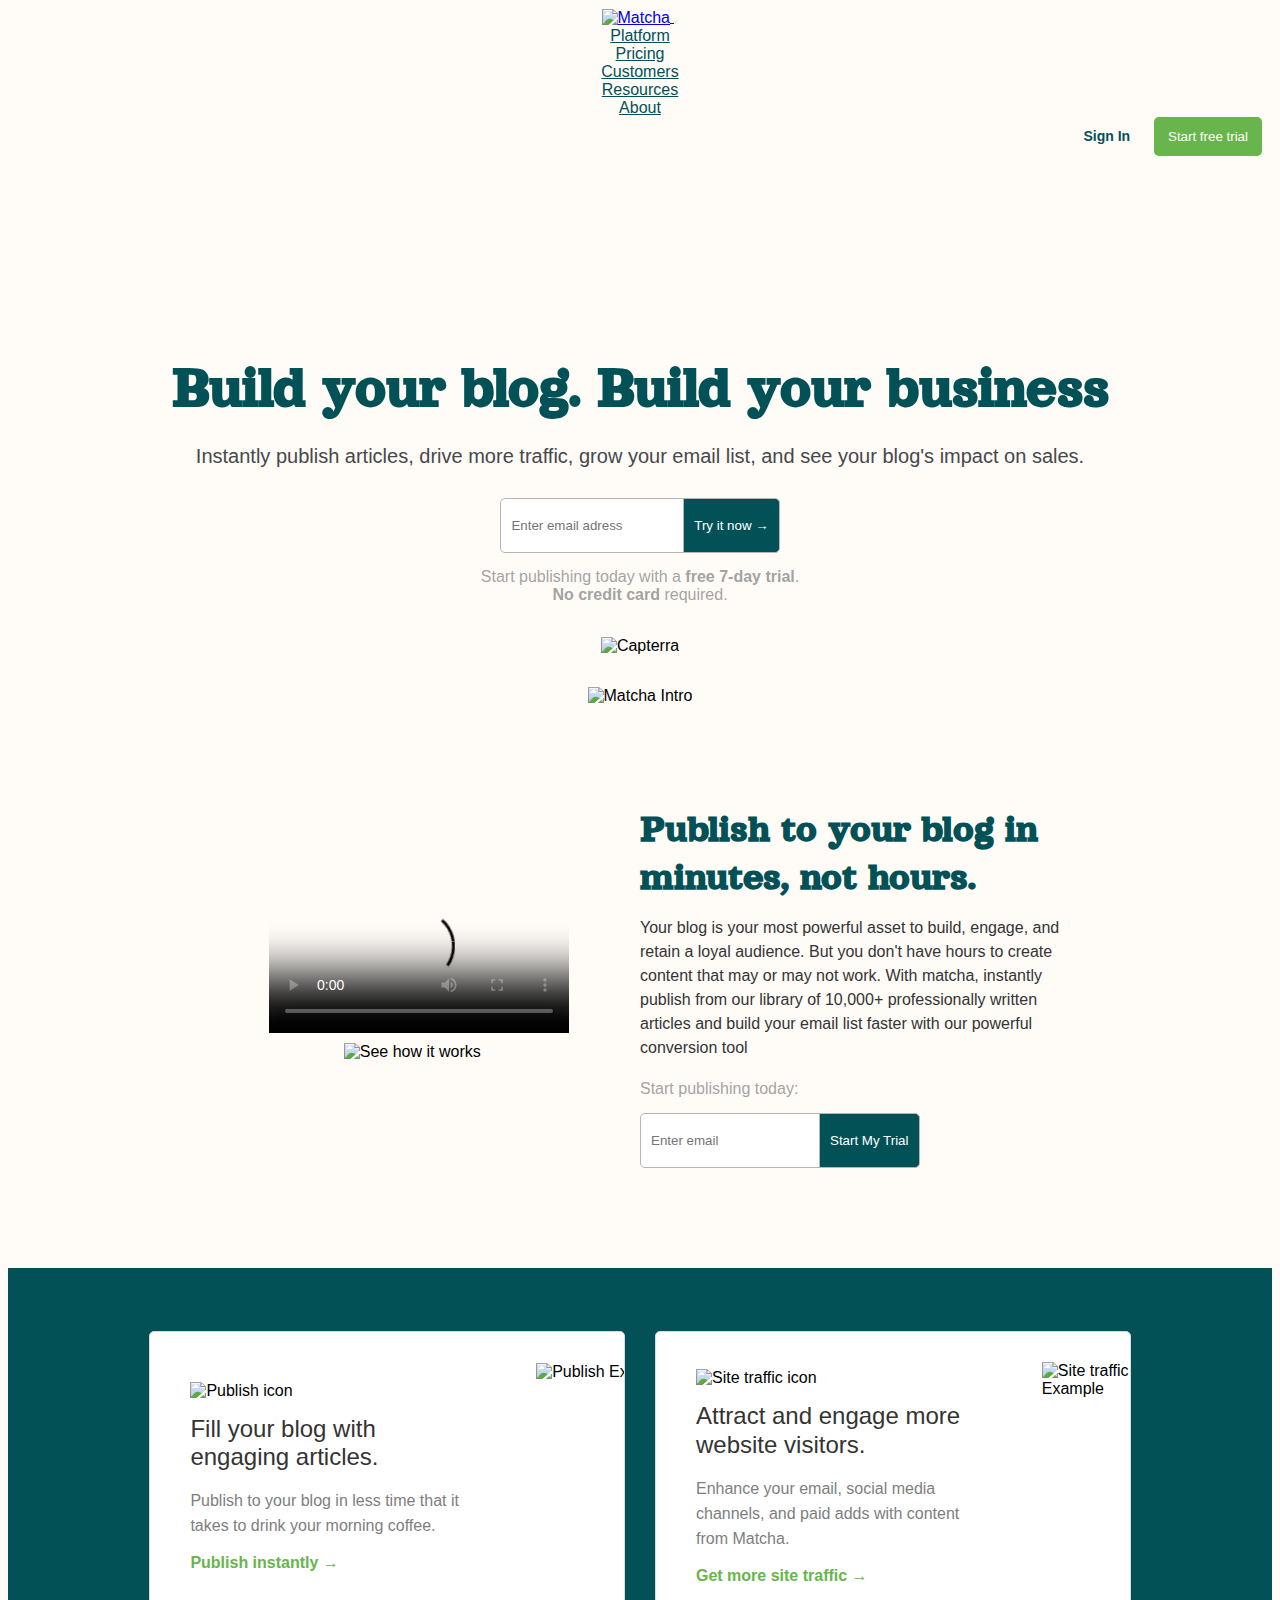
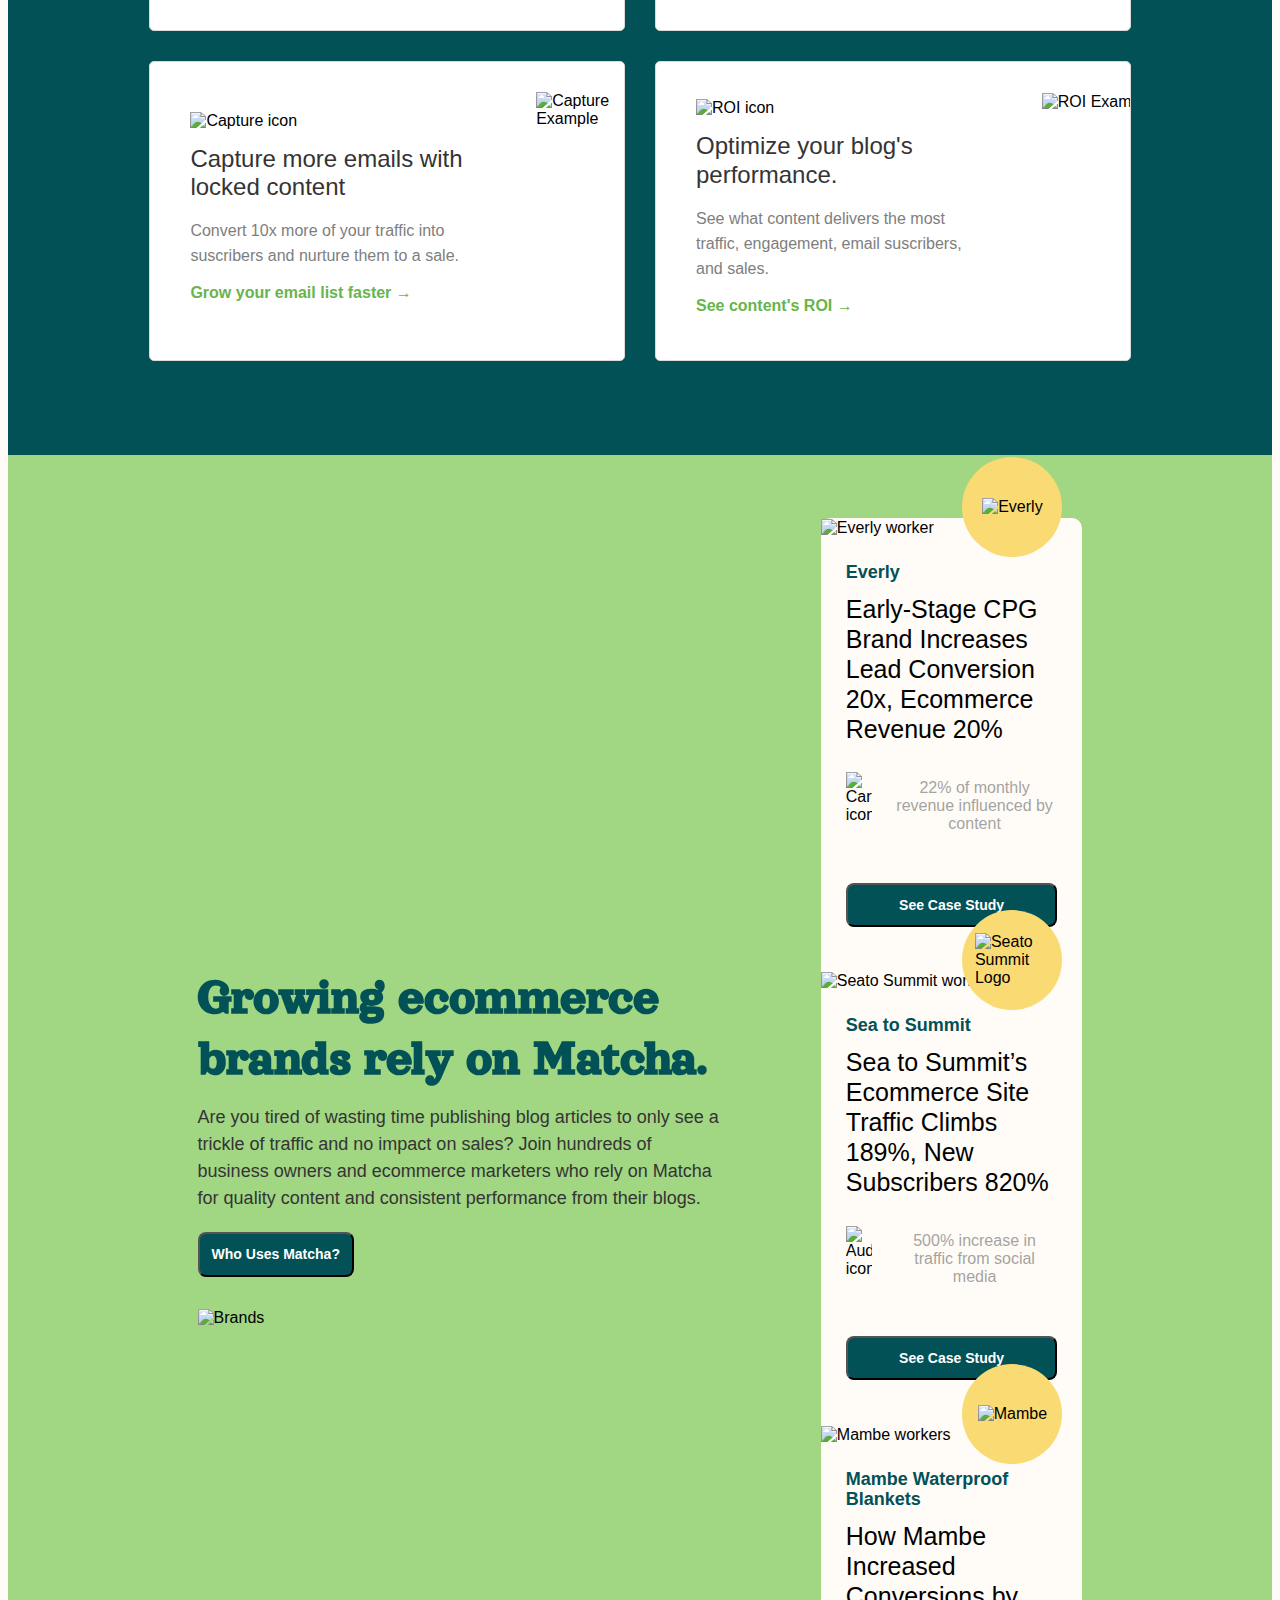
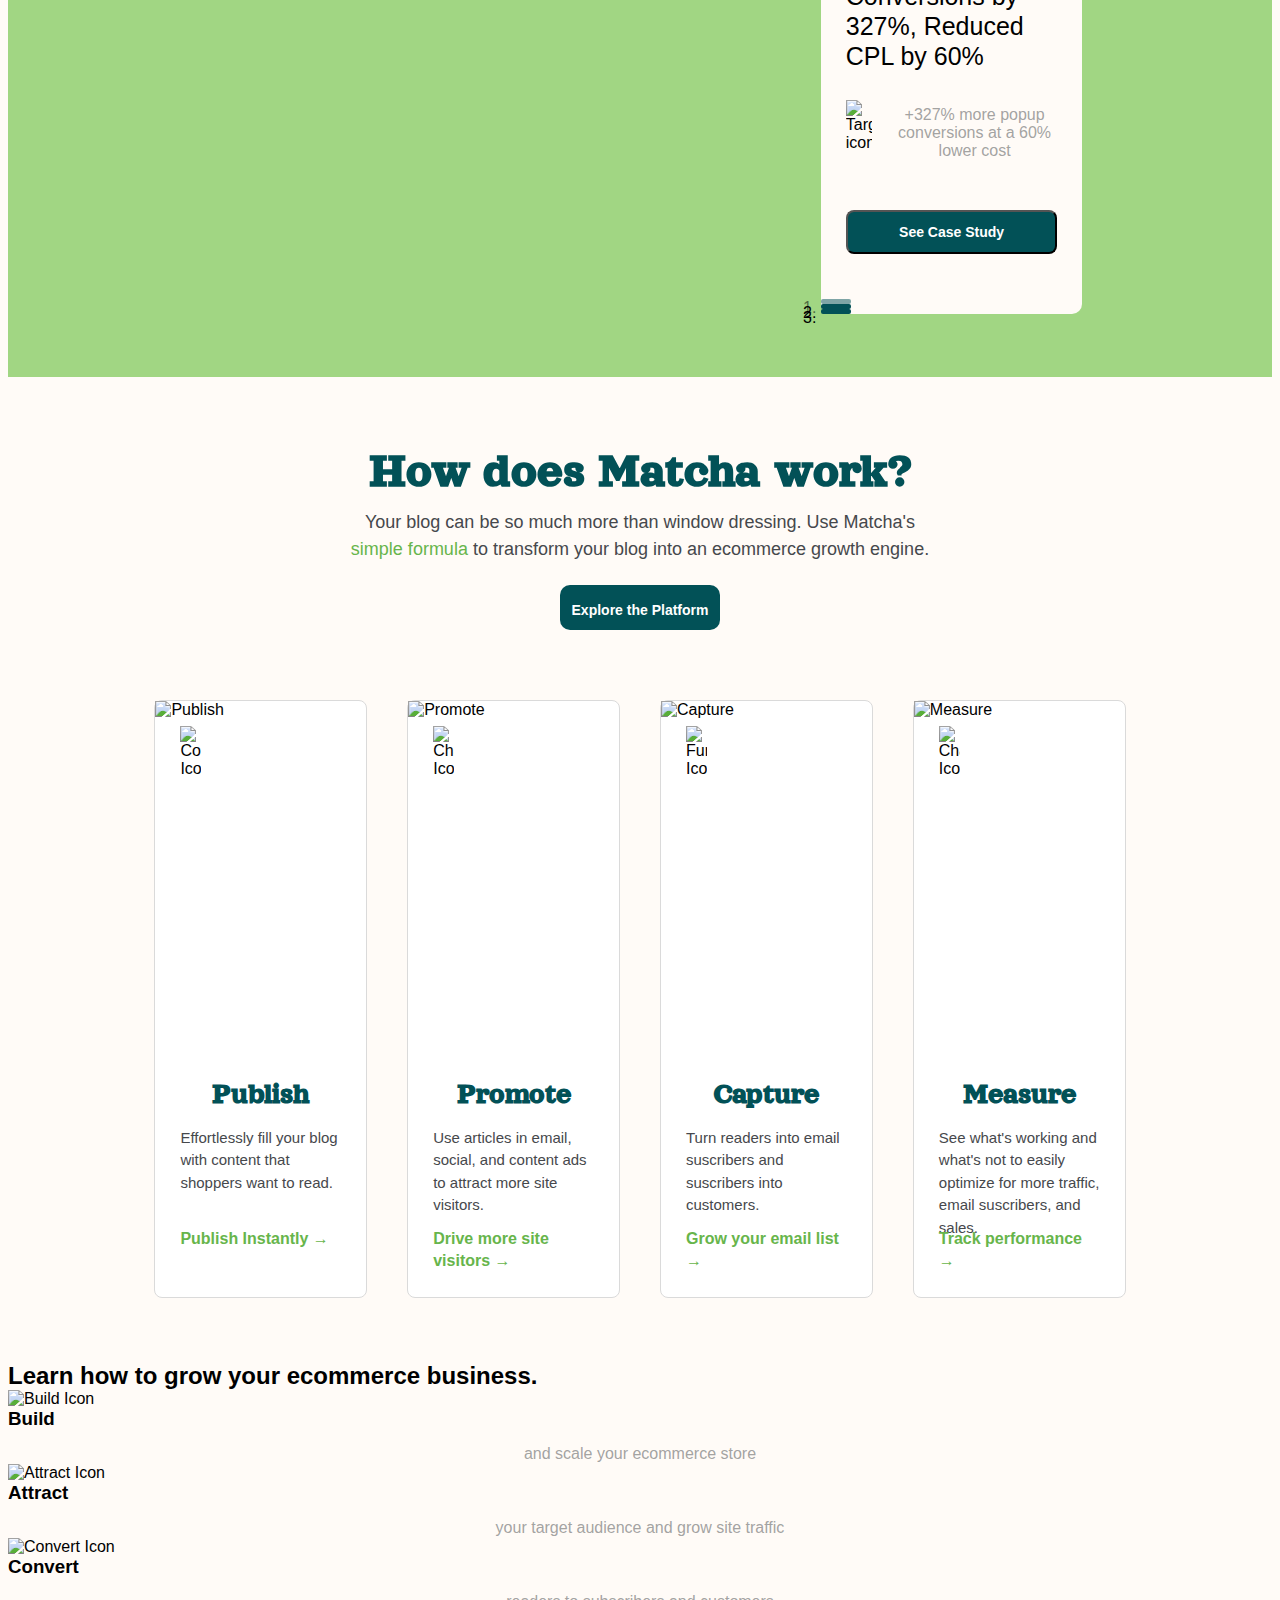
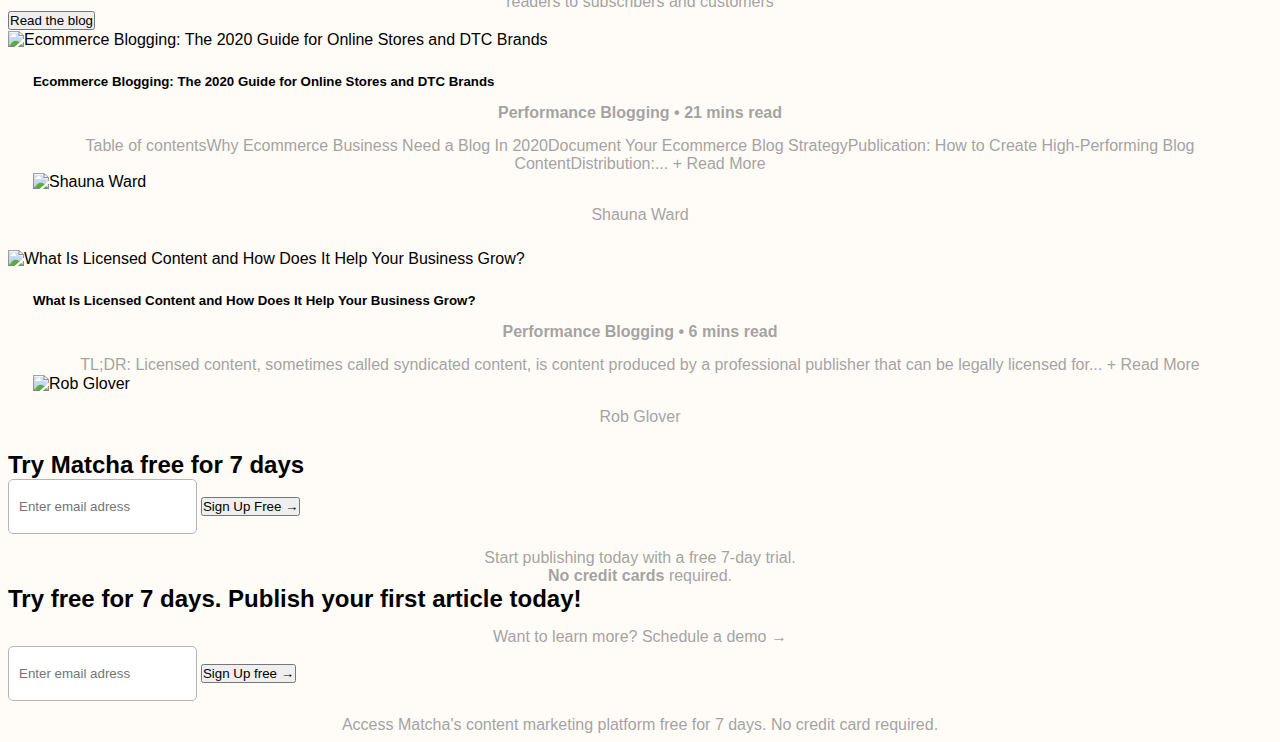
==== commit 79112ce4: "PostWork S8" ====
--- a/index.html
+++ b/index.html
@@ -10,6 +10,8 @@
         <link type="text/css" rel="stylesheet" href="styles.css">
         <link rel="preconnect" href="https://fonts.gstatic.com">
         <link href="https://fonts.googleapis.com/css2?family=Orelega+One&display=swap" rel="stylesheet">
+        <link rel="stylesheet" type="text/css" href="./scss/output.css">
+        <link rel="shortcut icon" href="/img_resources/favicon.png">
         <title>Matcha</title>
     </head>
     <body>
@@ -472,6 +474,139 @@
             </article>
         </div>
     </section>
+          <section class="container blog">
+            <div class="row">
+              <div class="col">
+                <h2 class="title">Learn how to grow your ecommerce business.</h2>
+                <article class="process-list">
+                  <div class="d-flex align-items-center process">
+                    <div class="process-icon">
+                      <img src="img_resources/build.svg" alt="Build Icon">
+                    </div>
+                    <div class="process-description">
+                      <h3>Build</h3>
+                      <p>and scale your ecommerce store</p>
+                    </div>
+                  </div>
+                  <div class="d-flex align-items-center process">
+                    <div class="process-icon">
+                      <img src="img_resources/attract.svg" alt="Attract Icon">
+                    </div>
+                    <div class="process-description">
+                      <h3>Attract</h3>
+                      <p>your target audience and grow site traffic</p>
+                    </div>
+                  </div>
+                  <div class="d-flex align-items-center process">
+                    <div class="process-icon">
+                      <img src="img_resources/convert.svg" alt="Convert Icon">
+                    </div>
+                    <div class="process-description">
+                      <h3>Convert</h3>
+                      <p>readers to subscribers and customers</p>
+                    </div>
+                  </div>
+                </article>
+                <button>Read the blog</button>
+              </div>
+              <div class="col">
+                <div class="card">
+                  <img 
+                    src="https://getmatcha.com/wp-content/uploads/2019/03/david-marcu-114194-1052x699.jpg" 
+                    class="card-img-top" 
+                    alt="Ecommerce Blogging: The 2020 Guide for Online Stores and DTC Brands"
+                  />
+                  <div class="card-body">
+                    <h5 class="card-title">
+                      Ecommerce Blogging: The 2020 Guide for Online Stores and DTC Brands
+                    </h5>
+                    <p class="metadata">
+                      <strong class="category">Performance Blogging</strong>
+                      <strong class="read-time">• 21 mins read</strong>
+                    </p>
+                    <p class="card-text">
+                      Table of contentsWhy Ecommerce Business Need a Blog In
+                      2020Document Your Ecommerce Blog StrategyPublication: How to Create
+                      High-Performing Blog ContentDistribution:...
+                      <span class="read-more">+ <a>Read More</a></span> 
+                    </p>
+                    <div class="author d-flex align-items-center">
+                      <img 
+                        src="https://secure.gravatar.com/avatar/b1c37d9c6b3a36a5eb64d7112bf71ca4?s=96&d=retro&r=g" 
+                        alt="Shauna Ward"
+                      >
+                      <p>Shauna Ward</p>
+                    </div>
+                  </div>
+                </div>
+              </div>
+              <div class="col">
+                <div class="card">
+                  <img
+                    src="https://getmatcha.com/wp-content/uploads/2019/06/arnel-hasanovic-MNd-Rka1o0Q-1049x699.jpg"
+                    class="card-img-top"
+                    alt="What Is Licensed Content and How Does It Help Your Business Grow?"
+                  />
+                  <div class="card-body">
+                    <h5 class="card-title">
+                      What Is Licensed Content and How Does It Help Your Business Grow?
+                    </h5>
+                    <p class="metadata">
+                      <strong class="category">Performance Blogging </strong>
+                      <strong class="read-time">• 6 mins read</strong>
+                    </p>
+                    <p class="card-text">
+                      TL;DR: Licensed content, sometimes called syndicated content, is
+                      content produced by a professional publisher that can be legally
+                      licensed for...
+                      <span class="read-more">+ <a>Read More</a></span>
+                    </p>
+                    <div class="author d-flex align-items-center">
+                      <img
+                        src="https://secure.gravatar.com/avatar/c2f0381c76fae0875a4c15deb4e0a2f8?s=96&d=retro&r=g"
+                        alt="Rob Glover"
+                      />
+                      <p>Rob Glover</p>
+                    </div>
+                  </div>
+                </div>
+              </div>
+            </div>
+          </section>
+          <div class="home-people"></div>
+          <div class="try-it text-center">
+            <h2>Try Matcha free for 7 days</h2>
+            <form class="signup-form">
+              <input type="email" placeholder="Enter email adress">
+              <button>Sign Up Free &rarr;</button>
+            </form>
+            <p>
+              Start publishing today with a free 7-day trial.
+              <br>
+              <strong>No credit cards</strong>
+              required.
+            </p>
+          </div>
+          <section class="container cta">
+            <div class="row align-items-center box">
+              <div class="col">
+                <h2>Try free for 7 days. Publish your first article today!</h2>
+                <p>
+                  Want to learn more?
+                  <a>Schedule a demo &rarr;</a>
+                </p>
+              </div>
+              <div class="col">
+                <form class="signup-form">
+                  <input type="email" placeholder="Enter email adress">
+                  <button>Sign Up free &rarr;</button>
+                </form>
+                <p>
+                  Access Matcha's content marketing platform free for 7 days. No credit card required. 
+                </p>
+              </div>
+            </div>
+          </section>
     <script
     src="https://code.jquery.com/jquery-3.4.1.slim.min.js"
     integrity="sha384-J6qa4849blE2+poT4WnyKhv5vZF5SrPo0iEjwBvKU7imGFAV0wwj1yYfoRSJoZ+n"
@@ -487,5 +622,6 @@
     integrity="sha384-wfSDF2E50Y2D1uUdj0O3uMBJnjuUD4Ih7YwaYd1iqfktj0Uod8GCExl3Og8ifwB6"
     crossorigin="anonymous"
   ></script>
+  <script src="/app.js"></script>
     </body>
 </html>--- a/styles.css
+++ b/styles.css
@@ -370,6 +370,17 @@
     margin-bottom: 20px;
     background-color: transparent;
     border-color: transparent;
+}
+ol.carousel-indicators li {
+    background-color: #025157;
+    width: 30px;
+    height: 5px;
+    margin-right: 6px;
+    border-radius: 2px;
+    cursor: pointer;
+}
+ol.carousel-indicators li.active {
+    opacity: .5;
 }
 .how-does-it-work {
     background-color: #fffbf7;
